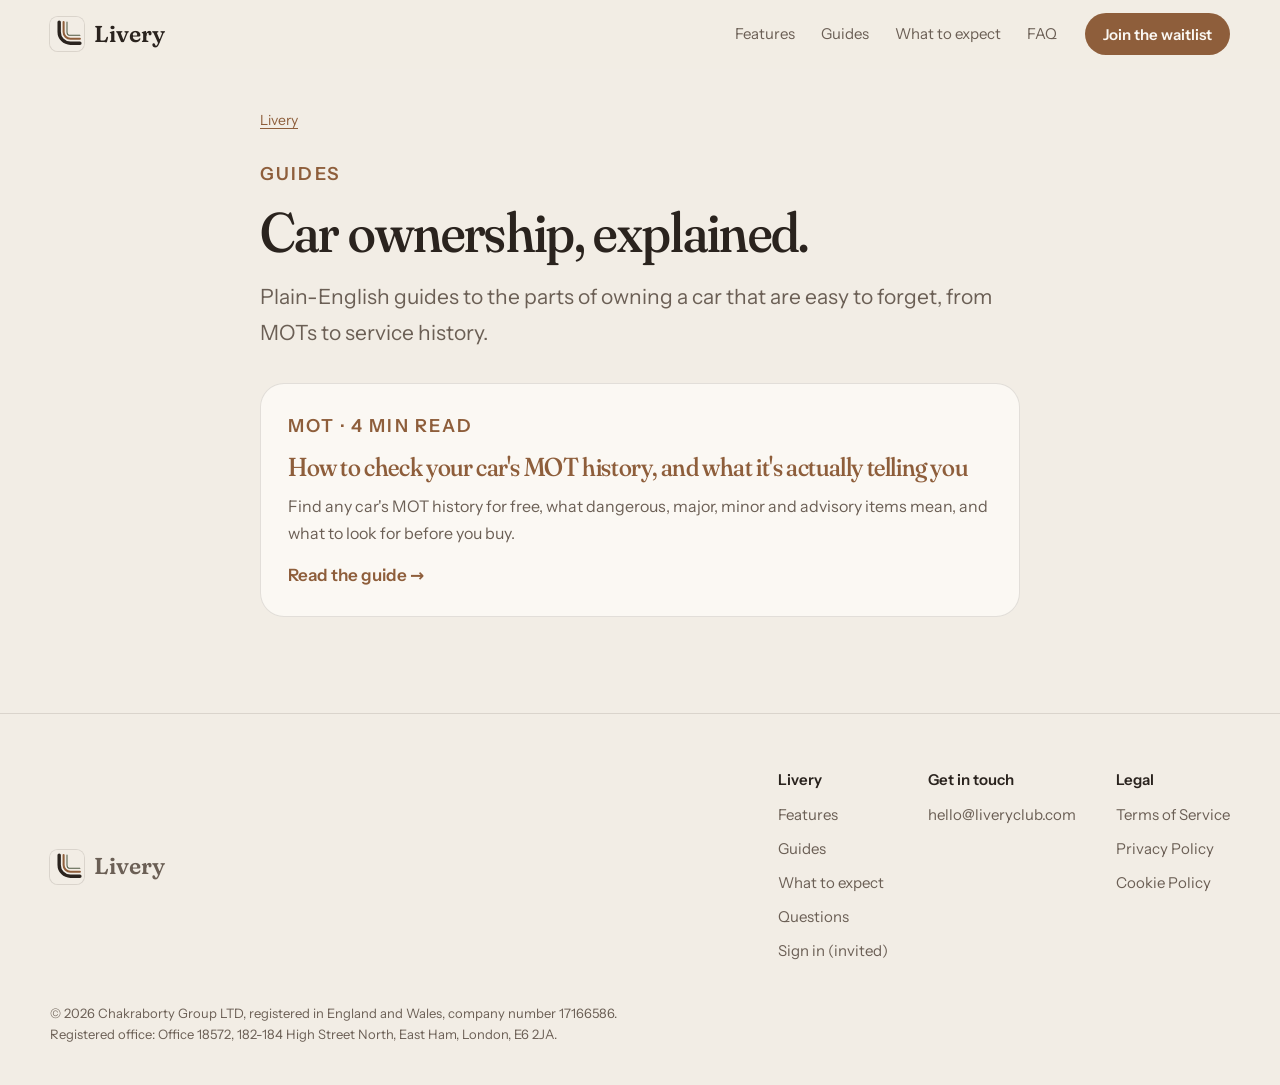
==== guides/index.html @ c99f6bf8 "Guides section, first guide (check MOT history) and three-bar menu - /guides/ index and /guides/chec" ====
<!doctype html>
<html lang="en-GB">
  <head>
    <meta charset="utf-8" />
    <meta name="viewport" content="width=device-width, initial-scale=1, viewport-fit=cover" />
    <meta
      http-equiv="Content-Security-Policy"
      content="default-src 'self'; img-src 'self' data:; style-src 'self'; font-src 'self'; script-src 'self'; connect-src 'self' https://imdoayrrwunixcybqaai.supabase.co; base-uri 'self'; form-action 'self'"
    />
    <meta name="referrer" content="strict-origin-when-cross-origin" />
    <title>Car ownership guides | Livery</title>
    <meta name="description" content="Plain-English guides to owning a car in the UK: MOT history, service records, modifications and running costs." />
    <link rel="canonical" href="https://liveryclub.com/guides/" />
    <meta name="theme-color" content="#f2ede5" media="(prefers-color-scheme: light)" />
    <meta name="theme-color" content="#1c1814" media="(prefers-color-scheme: dark)" />
    <link rel="icon" href="/assets/favicon.svg" type="image/svg+xml" />
    <link rel="apple-touch-icon" href="/assets/apple-touch-icon.png" />
    <meta property="og:type" content="article" />
    <meta property="og:site_name" content="Livery" />
    <meta property="og:locale" content="en_GB" />
    <meta property="og:title" content="Car ownership guides | Livery" />
    <meta property="og:description" content="Plain-English guides to owning a car in the UK: MOT history, service records, modifications and running costs." />
    <meta property="og:url" content="https://liveryclub.com/guides/" />
    <meta property="og:image" content="https://liveryclub.com/assets/og.jpg" />
    <meta name="twitter:card" content="summary_large_image" />
    <link rel="preload" href="/fonts/fraunces.woff2" as="font" type="font/woff2" crossorigin />
    <link rel="preload" href="/fonts/instrument-sans.woff2" as="font" type="font/woff2" crossorigin />
    <link rel="stylesheet" href="/style.css" />
    <script type="application/ld+json">
{
  "@context": "https://schema.org",
  "@graph": [
    {
      "@type": "CollectionPage",
      "name": "Car ownership guides | Livery",
      "url": "https://liveryclub.com/guides/",
      "inLanguage": "en-GB",
      "publisher": {
        "@type": "Organization",
        "@id": "https://liveryclub.com/#org",
        "name": "Livery",
        "url": "https://liveryclub.com/"
      }
    },
    {
      "@type": "BreadcrumbList",
      "itemListElement": [
        {
          "@type": "ListItem",
          "position": 1,
          "name": "Livery",
          "item": "https://liveryclub.com/"
        },
        {
          "@type": "ListItem",
          "position": 2,
          "name": "Guides",
          "item": "https://liveryclub.com/guides/"
        }
      ]
    }
  ]
}
    </script>
  </head>
  <body>
    <a class="skip" href="#main">Skip to content</a>

    <header class="site-header">
      <div class="wrap">
        <a class="brand" href="/" aria-label="Livery home">
          <svg viewBox="0 0 100 100" aria-hidden="true">
            <rect width="100" height="100" rx="23" fill="#F2EDE5" />
            <g fill="none" stroke-linecap="round">
              <path d="M27 15 V44 A33 33 0 0 0 60 77 H88" stroke="#2A231E" stroke-width="10" />
              <path d="M40 15 V44 A20 20 0 0 0 60 64 H88" stroke="#8E5E3B" stroke-width="6" />
              <path d="M50 15 V44 A10 10 0 0 0 60 54 H88" stroke="#4F5A43" stroke-width="3" />
            </g>
          </svg>
          Livery
        </a>
        <nav class="nav" id="site-nav" aria-label="Main">
          <a href="/#features">Features</a>
          <a href="/guides/">Guides</a>
          <a href="/#expect">What to expect</a>
          <a href="/#faq">FAQ</a>
        </nav>
        <a class="btn btn-primary" href="/#waitlist">Join the waitlist</a>
        <button class="menu-btn" type="button" aria-controls="site-nav" aria-expanded="false" aria-label="Open menu" data-menu-btn>
          <span></span><span></span><span></span>
        </button>
      </div>
    </header>

    <main id="main">
      <section class="article wrap">
        <nav class="crumbs" aria-label="Breadcrumb"><a href="/">Livery</a></nav>
        <p class="eyebrow">Guides</p>
        <h1>Car ownership, explained.</h1>
        <p class="article-lede">Plain-English guides to the parts of owning a car that are easy to forget, from MOTs to service history.</p>
        <div class="guide-list">
          <a class="guide-card" href="/guides/check-mot-history/">
            <p class="eyebrow">MOT · 4 min read</p>
            <h2>How to check your car's MOT history, and what it's actually telling you</h2>
            <p>Find any car's MOT history for free, what dangerous, major, minor and advisory items mean, and what to look for before you buy.</p>
            <span class="guide-more">Read the guide →</span>
          </a>
        </div>
      </section>
    </main>

    <footer class="site-footer">
      <div class="wrap">
        <div class="footer-top">
          <a class="brand" href="/" aria-label="Livery home">
            <svg viewBox="0 0 100 100" aria-hidden="true">
              <rect width="100" height="100" rx="23" fill="#F2EDE5" />
              <g fill="none" stroke-linecap="round">
                <path d="M27 15 V44 A33 33 0 0 0 60 77 H88" stroke="#2A231E" stroke-width="10" />
                <path d="M40 15 V44 A20 20 0 0 0 60 64 H88" stroke="#8E5E3B" stroke-width="6" />
                <path d="M50 15 V44 A10 10 0 0 0 60 54 H88" stroke="#4F5A43" stroke-width="3" />
              </g>
            </svg>
            Livery
          </a>
          <div class="footer-links">
            <div>
              <h4>Livery</h4>
              <a href="/#features">Features</a>
              <a href="/guides/">Guides</a>
              <a href="/#expect">What to expect</a>
              <a href="/#faq">Questions</a>
              <a href="https://app.liveryclub.com/auth">Sign in (invited)</a>
            </div>
            <div>
              <h4>Get in touch</h4>
              <a href="mailto:hello@liveryclub.com">hello@liveryclub.com</a>
            </div>
            <div>
              <h4>Legal</h4>
              <a href="https://app.liveryclub.com/terms">Terms of Service</a>
              <a href="https://app.liveryclub.com/privacy">Privacy Policy</a>
              <a href="https://app.liveryclub.com/cookies">Cookie Policy</a>
            </div>
          </div>
        </div>
        <p class="footer-legal">
          © <span data-year>2026</span> Chakraborty Group LTD, registered in England and Wales,
          company number 17166586. Registered office: Office 18572, 182-184 High Street North, East
          Ham, London, E6 2JA.
        </p>
      </div>
    </footer>
    <script src="/nav.js" defer></script>
  </body>
</html>
---- style.css ----
/* Livery — liveryclub.com
   Brand tokens match the app (src/styles.css). */

/* Fonts are hosted here (no requests to third parties). SIL Open Font License. */
@font-face {
  font-family: "Fraunces";
  src: url("/fonts/fraunces.woff2") format("woff2");
  font-weight: 100 900;
  font-display: swap;
}
@font-face {
  font-family: "Instrument Sans";
  src: url("/fonts/instrument-sans.woff2") format("woff2");
  font-weight: 400 700;
  font-display: swap;
}
@font-face {
  font-family: "Barlow Condensed";
  src: url("/fonts/barlow-condensed-600.woff2") format("woff2");
  font-weight: 600;
  font-display: swap;
}
@font-face {
  font-family: "Barlow Condensed";
  src: url("/fonts/barlow-condensed-700.woff2") format("woff2");
  font-weight: 700;
  font-display: swap;
}

:root {
  --oat: #f2ede5;
  --paper: #fbf8f3;
  --sand: #e8e0d4;
  --espresso: #2a231e;
  --ink-soft: #6b5f55;
  --leather: #8e5e3b;
  --leather-deep: #74492b;
  --olive: #4f5a43;
  --plate: #f3c32b;
  --plate-ink: #141414;
  --moss: #5f7a45;
  --ochre: #c2913a;
  --brick: #a5492f;
  --line: rgb(42 35 30 / 0.12);

  --bg: var(--oat);
  --surface: var(--paper);
  --text: var(--espresso);
  --muted: var(--ink-soft);
  --accent: var(--leather);

  --serif: "Fraunces", Georgia, serif;
  --sans: "Instrument Sans", system-ui, -apple-system, sans-serif;
  --display: "Barlow Condensed", "Instrument Sans", sans-serif;

  --ease: cubic-bezier(0.32, 0.72, 0, 1);
  --wrap: 1180px;
  --gutter: clamp(16px, 4vw, 40px);
  color-scheme: light;
}

@media (prefers-color-scheme: dark) {
  :root {
    --bg: #1c1814;
    --surface: #26201b;
    --sand: #332b24;
    --text: #efe8dd;
    --muted: #b3a697;
    --accent: #c9a27a;
    --line: rgb(239 232 221 / 0.1);
    color-scheme: dark;
  }
}

*,
*::before,
*::after {
  box-sizing: border-box;
}

html {
  -webkit-text-size-adjust: 100%;
  scroll-behavior: smooth;
  scroll-padding-top: 80px;
}

body {
  margin: 0;
  background: var(--bg);
  color: var(--text);
  font: 400 17px/1.6 var(--sans);
  -webkit-font-smoothing: antialiased;
  overflow-x: clip;
}

img {
  display: block;
  max-width: 100%;
  height: auto;
}

a {
  color: inherit;
}

:focus-visible {
  outline: 3px solid var(--accent);
  outline-offset: 3px;
  border-radius: 6px;
}

.wrap {
  width: min(var(--wrap), 100% - 2 * var(--gutter));
  margin-inline: auto;
}

.skip {
  position: absolute;
  left: -999px;
  top: 8px;
  background: var(--espresso);
  color: var(--oat);
  padding: 10px 16px;
  border-radius: 999px;
  z-index: 100;
}
.skip:focus {
  left: 12px;
}

/* ── Type ──────────────────────────────────────────────────────────── */

h1,
h2,
h3 {
  font-family: var(--serif);
  font-weight: 500;
  font-variation-settings:
    "SOFT" 60,
    "opsz" 120;
  letter-spacing: -0.015em;
  margin: 0;
  text-wrap: balance;
}

h1 {
  font-size: clamp(46px, 7.4vw, 92px);
  line-height: 0.98;
}

h2 {
  font-size: clamp(34px, 4.6vw, 58px);
  line-height: 1.04;
}

h3 {
  font-size: clamp(22px, 2.2vw, 27px);
  line-height: 1.2;
  font-variation-settings:
    "SOFT" 40,
    "opsz" 36;
}

p {
  margin: 0;
  text-wrap: pretty;
}

.lede {
  font-size: clamp(18px, 1.7vw, 21px);
  line-height: 1.55;
  color: var(--muted);
  max-width: 34em;
}

/* ── Buttons ───────────────────────────────────────────────────────── */

.btn {
  display: inline-flex;
  align-items: center;
  justify-content: center;
  gap: 10px;
  min-height: 52px;
  padding: 0 26px;
  border-radius: 999px;
  border: 0;
  font: 600 16px/1 var(--sans);
  text-decoration: none;
  cursor: pointer;
  transition:
    transform 0.4s var(--ease),
    background-color 0.3s;
}
.btn:active {
  transform: scale(0.97);
}
.btn-primary {
  background: var(--leather);
  color: var(--paper);
}
.btn-primary:hover {
  background: var(--leather-deep);
}
.btn-quiet {
  background: transparent;
  color: var(--text);
  box-shadow: inset 0 0 0 1.5px var(--line);
}
.btn-quiet:hover {
  box-shadow: inset 0 0 0 1.5px var(--text);
}

/* ── Header ────────────────────────────────────────────────────────── */

.site-header {
  position: sticky;
  top: 0;
  z-index: 50;
  background: color-mix(in srgb, var(--bg) 82%, transparent);
  backdrop-filter: saturate(1.4) blur(18px);
  -webkit-backdrop-filter: saturate(1.4) blur(18px);
  border-bottom: 1px solid transparent;
  transition: border-color 0.3s;
}
.site-header.scrolled {
  border-bottom-color: var(--line);
}
.site-header .wrap {
  display: flex;
  align-items: center;
  gap: 28px;
  height: 68px;
}
.brand {
  display: inline-flex;
  align-items: center;
  gap: 10px;
  text-decoration: none;
  font: 600 23px/1 var(--serif);
  font-variation-settings: "SOFT" 60;
}
.brand svg {
  width: 34px;
  height: 34px;
  border-radius: 23%;
  box-shadow: 0 0 0 1px var(--line);
}
.nav {
  display: flex;
  gap: 26px;
  margin-left: auto;
  font-size: 15px;
}
.nav a {
  text-decoration: none;
  color: var(--muted);
}
.nav a:hover {
  color: var(--text);
}
.site-header .btn {
  min-height: 42px;
  padding: 0 18px;
  font-size: 15px;
}
.menu-btn {
  display: none;
}
@media (max-width: 860px) {
  .site-header .btn {
    margin-left: auto;
  }
  /* Three-bar menu */
  .menu-btn {
    display: inline-flex;
    flex-direction: column;
    justify-content: center;
    gap: 5px;
    width: 44px;
    height: 44px;
    margin-left: -12px;
    padding: 0 11px;
    border: 0;
    border-radius: 12px;
    background: transparent;
    color: var(--text);
    cursor: pointer;
  }
  .menu-btn span {
    display: block;
    height: 2px;
    border-radius: 2px;
    background: currentColor;
    transition: transform 0.25s var(--ease), opacity 0.2s;
  }
  .menu-open .menu-btn span:nth-child(1) {
    transform: translateY(7px) rotate(45deg);
  }
  .menu-open .menu-btn span:nth-child(2) {
    opacity: 0;
  }
  .menu-open .menu-btn span:nth-child(3) {
    transform: translateY(-7px) rotate(-45deg);
  }
  .nav {
    display: none;
    position: absolute;
    top: 100%;
    left: 0;
    right: 0;
    flex-direction: column;
    gap: 0;
    margin: 0;
    padding: 8px var(--gutter) 18px;
    background: var(--bg);
    border-bottom: 1px solid var(--line);
    box-shadow: 0 18px 30px rgb(42 35 30 / 0.08);
    font-size: 18px;
  }
  .nav a {
    padding: 14px 0;
    color: var(--text);
    border-bottom: 1px solid var(--line);
  }
  .nav a:last-child {
    border-bottom: 0;
  }
  .menu-open .nav {
    display: flex;
  }
}
@media (prefers-reduced-motion: reduce) {
  .menu-btn span {
    transition: none;
  }
}

/* ── Hero ──────────────────────────────────────────────────────────── */

.hero {
  position: relative;
  padding: clamp(36px, 7vw, 96px) 0 clamp(56px, 8vw, 110px);
  overflow: hidden;
}
.hero .wrap {
  display: grid;
  grid-template-columns: minmax(0, 1.1fr) minmax(0, 0.9fr);
  align-items: center;
  gap: clamp(28px, 5vw, 72px);
}
.hero h1 {
  max-width: 10ch;
}
.hero .lede {
  margin-top: 22px;
}

/* The number plate: type a registration, add the car. */
.plate-form {
  margin-top: 34px;
  display: flex;
  flex-wrap: wrap;
  gap: 12px;
  align-items: stretch;
}
.plate {
  display: flex;
  align-items: stretch;
  height: 64px;
  width: min(100%, 330px);
  border-radius: 10px;
  background: var(--plate);
  box-shadow:
    inset 0 0 0 2.5px var(--plate-ink),
    0 14px 30px -18px rgb(80 60 0 / 0.65);
  overflow: hidden;
}
.plate-band {
  flex: 0 0 44px;
  background: #1f4fa0;
  color: #fff;
  font: 700 15px/1 var(--display);
  display: flex;
  align-items: flex-end;
  justify-content: center;
  padding-bottom: 10px;
  border: 2.5px solid var(--plate-ink);
  border-right: 0;
  border-radius: 10px 0 0 10px;
}
.plate input {
  flex: 1;
  min-width: 0;
  border: 0;
  background: transparent;
  color: var(--plate-ink);
  font: 700 38px/1 var(--display);
  letter-spacing: 0.08em;
  text-transform: uppercase;
  text-align: center;
  padding: 0 12px;
  outline: none;
}
.plate input::placeholder {
  color: rgb(20 20 20 / 0.38);
}
.plate:focus-within {
  box-shadow:
    inset 0 0 0 2.5px var(--plate-ink),
    0 0 0 4px color-mix(in srgb, var(--accent) 40%, transparent);
}
.plate-form .btn {
  min-height: 64px;
  padding: 0 28px;
}
.plate-note {
  margin-top: 14px;
  font-size: 14px;
  color: var(--muted);
}

/* Coming soon + waitlist */
.soon {
  display: inline-flex;
  align-items: center;
  gap: 10px;
  margin: 0 0 22px;
  padding: 8px 14px;
  border-radius: 999px;
  background: var(--surface);
  box-shadow: inset 0 0 0 1px var(--line);
  font: 600 13px/1 var(--display);
  letter-spacing: 0.12em;
  text-transform: uppercase;
  color: var(--accent);
}
.soon-dot {
  width: 8px;
  height: 8px;
  border-radius: 50%;
  background: var(--moss);
  box-shadow: 0 0 0 0 color-mix(in srgb, var(--moss) 60%, transparent);
  animation: soon-pulse 2.4s var(--ease) infinite;
}
@keyframes soon-pulse {
  70% {
    box-shadow: 0 0 0 8px transparent;
  }
}
@media (prefers-reduced-motion: reduce) {
  .soon-dot {
    animation: none;
  }
}
.waitlist {
  margin-top: 30px;
  display: grid;
  gap: 12px;
  max-width: 520px;
}
.wl-title {
  margin: 0 0 4px;
  font: 600 18px/1.3 var(--sans);
  color: var(--text);
}
.wl-hint {
  margin: -4px 0 4px;
  font-size: 13.5px;
  color: var(--muted);
}
.wl-row {
  display: flex;
  gap: 10px;
  flex-wrap: wrap;
}
.wl-email {
  flex: 1 1 240px;
  min-width: 0;
  min-height: 56px;
  padding: 0 20px;
  border-radius: 999px;
  border: 0;
  background: var(--surface);
  box-shadow: inset 0 0 0 1.5px var(--line);
  color: var(--text);
  font: 400 16px/1 var(--sans);
  outline: none;
}
.wl-name {
  flex: 0 1 200px;
}
.wl-email::placeholder {
  color: var(--muted);
}
.wl-email:focus {
  box-shadow:
    inset 0 0 0 1.5px var(--accent),
    0 0 0 4px color-mix(in srgb, var(--accent) 25%, transparent);
}
.wl-row .btn {
  min-height: 56px;
}
.consent {
  display: flex;
  gap: 12px;
  align-items: flex-start;
  font-size: 13.5px;
  line-height: 1.5;
  color: var(--muted);
  cursor: pointer;
}
.consent input {
  flex: 0 0 auto;
  width: 18px;
  height: 18px;
  margin-top: 2px;
  accent-color: var(--leather);
}
.consent a {
  color: var(--accent);
}
.wl-msg {
  min-height: 1.4em;
  margin: 0;
  font-size: 14px;
  color: var(--muted);
}
.wl-msg.bad {
  color: var(--brick);
}
.hp {
  position: absolute;
  left: -10000px;
  width: 1px;
  height: 1px;
  overflow: hidden;
}
.wl-done {
  margin-top: 30px;
  max-width: 520px;
  padding: 24px;
  border-radius: 22px;
  background: var(--surface);
  box-shadow: inset 0 0 0 1px var(--line);
  outline: none;
}
.wl-done[hidden],
.waitlist[hidden] {
  display: none;
}
.wl-done .wl-done-title {
  margin: 0 0 8px;
  font: 500 30px/1.1 var(--serif);
  color: var(--text);
}
.wl-done p {
  margin: 0;
  color: var(--muted);
}
.share {
  margin-top: 18px;
  display: flex;
  gap: 10px;
  flex-wrap: wrap;
}

/* Phone frame */
.phone {
  position: relative;
  width: min(100%, 330px);
  aspect-ratio: 390 / 844;
  border-radius: 48px;
  padding: 10px;
  background: #1b1714;
  box-shadow:
    inset 0 0 0 1.5px #4a4038,
    0 40px 80px -30px rgb(42 35 30 / 0.55),
    0 18px 30px -20px rgb(42 35 30 / 0.4);
}
.phone img {
  width: 100%;
  height: 100%;
  object-fit: cover;
  object-position: top;
  border-radius: 39px;
}

.hero-visual {
  position: relative;
  display: grid;
  place-items: center;
  min-height: 560px;
}
.hero-visual .phone {
  z-index: 2;
  translate: 12% 0;
}

/* The livery stripes: the logo's three lines, at full scale. */
.stripes {
  position: absolute;
  top: -8%;
  bottom: -12%;
  left: -6%;
  width: 150%;
  z-index: 1;
  overflow: visible;
  pointer-events: none;
}
.stripes path {
  fill: none;
  stroke-linecap: round;
  stroke-dasharray: 1;
  stroke-dashoffset: 1;
  animation: draw 1.8s var(--ease) 0.15s forwards;
}
.stripes .s1 {
  stroke: var(--espresso);
}
.stripes .s2 {
  stroke: var(--leather);
  animation-delay: 0.3s;
}
.stripes .s3 {
  stroke: var(--olive);
  animation-delay: 0.45s;
}
@media (prefers-color-scheme: dark) {
  .stripes .s1 {
    stroke: #efe8dd;
  }
  .stripes .s2 {
    stroke: #c9a27a;
  }
  .stripes .s3 {
    stroke: #a3ad92;
  }
}
@keyframes draw {
  to {
    stroke-dashoffset: 0;
  }
}

@media (max-width: 900px) {
  .hero .wrap {
    grid-template-columns: minmax(0, 1fr);
  }
  .hero-visual {
    margin-top: 8px;
  }
  .hero-visual .phone {
    translate: 0 0;
  }
  .stripes {
    overflow: hidden;
    top: 0;
    bottom: -4%;
  }
  .hero h1 {
    max-width: 12ch;
  }
  .hero-visual {
    min-height: 0;
    padding: 24px 0 8px;
  }
  .hero-visual .phone {
    width: min(78%, 300px);
  }
  .stripes {
    left: -2%;
    width: 140%;
  }
}

/* ── Dates strip ──────────────────────────────────────────────────── */

.dates {
  padding: clamp(56px, 8vw, 104px) 0;
  background: var(--surface);
  border-block: 1px solid var(--line);
}
.dates .wrap {
  display: grid;
  grid-template-columns: minmax(0, 0.9fr) minmax(0, 1.1fr);
  gap: clamp(28px, 6vw, 80px);
  align-items: center;
}
.dates .lede {
  margin-top: 18px;
}
.dials {
  display: grid;
  grid-template-columns: repeat(4, 1fr);
  gap: clamp(10px, 2vw, 24px);
  list-style: none;
  padding: 0;
  margin: 0;
}
.dial {
  text-align: center;
}
.dial svg {
  width: 100%;
  max-width: 132px;
  margin-inline: auto;
}
.dial circle {
  fill: none;
}
.dial .track {
  stroke: var(--sand);
}
.dial .value {
  stroke-linecap: round;
  transform: rotate(-90deg);
  transform-origin: 50% 50%;
}
.dial text {
  fill: var(--text);
  font-family: var(--display);
  font-weight: 700;
}
.dial .unit {
  font-family: var(--sans);
  font-weight: 500;
}
.dial strong {
  display: block;
  margin-top: 10px;
  font-weight: 600;
}
.dial span {
  font-size: 14px;
  color: var(--muted);
}
.ok {
  stroke: var(--moss);
  fill: var(--moss);
}
.soon {
  stroke: var(--ochre);
  fill: var(--ochre);
}
.late {
  stroke: var(--brick);
  fill: var(--brick);
}
@media (max-width: 900px) {
  .dates .wrap {
    grid-template-columns: minmax(0, 1fr);
  }
}
@media (max-width: 520px) {
  .dials {
    grid-template-columns: repeat(2, 1fr);
    row-gap: 28px;
  }
}

/* ── Feature chapters ─────────────────────────────────────────────── */

.chapters {
  padding: clamp(64px, 9vw, 130px) 0 clamp(32px, 5vw, 64px);
}
.chapters-intro {
  max-width: 760px;
  margin-bottom: clamp(48px, 7vw, 96px);
}
.chapters-intro .lede {
  margin-top: 18px;
}

.chapter {
  display: grid;
  grid-template-columns: minmax(0, 1fr) minmax(0, 1fr);
  align-items: center;
  gap: clamp(32px, 7vw, 110px);
  padding-block: clamp(36px, 5vw, 64px);
}
.chapter + .chapter {
  border-top: 1px solid var(--line);
}
.chapter:nth-child(even) .chapter-copy {
  order: 2;
}
.chapter-copy {
  max-width: 470px;
}
.chapter-copy p {
  margin-top: 16px;
  color: var(--muted);
}
.chapter-copy ul {
  margin: 22px 0 0;
  padding: 0;
  list-style: none;
  display: grid;
  gap: 10px;
}
.chapter-copy li {
  position: relative;
  padding-left: 26px;
}
.chapter-copy li::before {
  content: "";
  position: absolute;
  left: 2px;
  top: 0.62em;
  width: 12px;
  height: 7px;
  border-left: 2px solid var(--accent);
  border-bottom: 2px solid var(--accent);
  rotate: -45deg;
  translate: 0 -50%;
}
.chapter-visual {
  display: grid;
  place-items: center;
  padding: clamp(28px, 4vw, 48px) 0;
  border-radius: 40px;
  background: var(--sand);
}
.chapter-visual .phone {
  width: min(70%, 300px);
}
@media (max-width: 820px) {
  .chapter {
    grid-template-columns: 1fr;
  }
  .chapter:nth-child(even) .chapter-copy {
    order: 0;
  }
}

/* ── Also included ────────────────────────────────────────────────── */

.extras {
  padding: clamp(40px, 6vw, 80px) 0 clamp(64px, 9vw, 120px);
}
.extras h2 {
  max-width: 14ch;
}
.extras-grid {
  margin-top: clamp(32px, 4vw, 52px);
  display: grid;
  grid-template-columns: repeat(3, minmax(0, 1fr));
  gap: 36px 48px;
}
.extra h3 {
  font-size: 21px;
  display: flex;
  align-items: center;
  gap: 12px;
}
.extra h3 svg {
  flex: 0 0 26px;
  width: 26px;
  height: 26px;
  stroke: var(--accent);
}
.extra p {
  margin-top: 8px;
  color: var(--muted);
  font-size: 16px;
}
@media (max-width: 900px) {
  .extras-grid {
    grid-template-columns: repeat(2, minmax(0, 1fr));
  }
}
@media (max-width: 560px) {
  .extras-grid {
    grid-template-columns: 1fr;
    gap: 28px;
  }
}

/* ── Privacy ───────────────────────────────────────────────────────── */

.privacy {
  background: var(--espresso);
  color: var(--oat);
  padding: clamp(64px, 9vw, 128px) 0;
}
@media (prefers-color-scheme: dark) {
  .privacy {
    background: #110e0b;
  }
}
.privacy .wrap {
  display: grid;
  grid-template-columns: minmax(0, 1fr) minmax(0, 1fr);
  gap: clamp(32px, 6vw, 96px);
  align-items: start;
}
.privacy .lede {
  color: rgb(242 237 229 / 0.72);
  margin-top: 20px;
}
.privacy dl {
  margin: 0;
  display: grid;
  gap: 26px;
}
.privacy dt {
  font: 500 22px/1.25 var(--serif);
  font-variation-settings: "SOFT" 40;
}
.privacy dd {
  margin: 6px 0 0;
  color: rgb(242 237 229 / 0.7);
}
.privacy a {
  color: #e4c49f;
}
@media (max-width: 820px) {
  .privacy .wrap {
    grid-template-columns: 1fr;
  }
}

/* ── Roadmap ───────────────────────────────────────────────────────── */

.roadmap {
  padding: clamp(64px, 9vw, 128px) 0;
}
.roadmap-head {
  max-width: 720px;
}
.roadmap-head .lede {
  margin-top: 18px;
}
.timeline {
  margin-top: clamp(40px, 5vw, 64px);
  display: grid;
  grid-template-columns: repeat(3, minmax(0, 1fr));
  gap: 0;
  list-style: none;
  padding: 0;
}
.stage {
  padding: 0 clamp(16px, 2.4vw, 32px) 0 0;
  position: relative;
}
.stage-head {
  display: flex;
  align-items: center;
  gap: 12px;
  padding-bottom: 18px;
  margin-bottom: 22px;
  border-bottom: 3px solid var(--line);
  font: 700 26px/1 var(--display);
}
.stage:nth-child(1) .stage-head {
  border-bottom-color: var(--leather);
}
.stage-head .tag {
  font: 600 13px/1 var(--sans);
  padding: 6px 10px;
  border-radius: 999px;
  background: var(--sand);
  color: var(--muted);
}
.stage:nth-child(1) .tag {
  background: color-mix(in srgb, var(--leather) 16%, transparent);
  color: var(--accent);
}
.stage ul {
  list-style: none;
  padding: 0;
  margin: 0;
  display: grid;
  gap: 22px;
}
.stage h3 {
  font-size: 20px;
}
.stage p {
  margin-top: 6px;
  color: var(--muted);
  font-size: 16px;
}
.roadmap-note {
  margin-top: 40px;
  font-size: 14px;
  color: var(--muted);
}
@media (max-width: 860px) {
  .timeline {
    grid-template-columns: 1fr;
    gap: 40px;
  }
}

/* ── FAQ ───────────────────────────────────────────────────────────── */

.faq {
  padding: clamp(56px, 8vw, 110px) 0;
  background: var(--surface);
  border-top: 1px solid var(--line);
}
.faq .wrap {
  display: grid;
  grid-template-columns: minmax(0, 0.8fr) minmax(0, 1.2fr);
  gap: clamp(28px, 6vw, 96px);
}
.faq details {
  border-bottom: 1px solid var(--line);
}
.faq summary {
  list-style: none;
  cursor: pointer;
  display: flex;
  justify-content: space-between;
  gap: 20px;
  padding: 22px 0;
  font: 500 20px/1.3 var(--serif);
  font-variation-settings: "SOFT" 40;
}
.faq summary::-webkit-details-marker {
  display: none;
}
.faq summary::after {
  content: "";
  flex: 0 0 12px;
  height: 12px;
  margin-top: 6px;
  border-right: 2px solid var(--muted);
  border-bottom: 2px solid var(--muted);
  rotate: 45deg;
  transition: rotate 0.35s var(--ease);
}
.faq details[open] summary::after {
  rotate: 225deg;
  margin-top: 12px;
}
.faq details p {
  padding: 0 0 22px;
  color: var(--muted);
  max-width: 38em;
}
@media (max-width: 820px) {
  .faq .wrap {
    grid-template-columns: 1fr;
  }
}

/* ── Final call ────────────────────────────────────────────────────── */

.closing {
  padding: clamp(72px, 10vw, 140px) 0;
  text-align: center;
  position: relative;
  overflow: hidden;
}
.closing h2 {
  max-width: 15ch;
  margin-inline: auto;
}
.closing .lede {
  margin: 18px auto 0;
}
.closing .actions {
  margin-top: 34px;
  display: flex;
  flex-wrap: wrap;
  gap: 12px;
  justify-content: center;
}
.stores {
  margin-top: 26px;
  display: flex;
  flex-wrap: wrap;
  gap: 10px;
  justify-content: center;
}
.store {
  display: inline-flex;
  align-items: center;
  gap: 10px;
  padding: 10px 16px;
  border-radius: 14px;
  background: var(--surface);
  box-shadow: inset 0 0 0 1px var(--line);
  font-size: 14px;
  color: var(--muted);
  text-align: left;
  line-height: 1.25;
}
.store strong {
  display: block;
  color: var(--text);
  font-size: 15px;
}
.store svg {
  width: 22px;
  height: 22px;
  stroke: var(--text);
}

/* ── Footer ────────────────────────────────────────────────────────── */

.site-footer {
  padding: 56px 0 40px;
  border-top: 1px solid var(--line);
  font-size: 15px;
  color: var(--muted);
}
.footer-top {
  display: flex;
  flex-wrap: wrap;
  justify-content: space-between;
  gap: 32px;
}
.footer-links {
  display: flex;
  flex-wrap: wrap;
  gap: 14px 40px;
}
.footer-links div {
  display: grid;
  gap: 10px;
  align-content: start;
}
.footer-links h4 {
  margin: 0 0 4px;
  font: 600 15px/1.3 var(--sans);
  color: var(--text);
}
.footer-links a {
  text-decoration: none;
}
.footer-links a:hover {
  color: var(--text);
  text-decoration: underline;
}
.footer-legal {
  margin-top: 40px;
  font-size: 13px;
  line-height: 1.6;
  max-width: 70ch;
}

/* ── Motion ────────────────────────────────────────────────────────── */

@media (prefers-reduced-motion: reduce) {
  html {
    scroll-behavior: auto;
  }
  .stripes path {
    animation: none;
    stroke-dashoffset: 0;
  }
  .btn,
  .faq summary::after {
    transition: none;
  }
}

@media (max-width: 520px) {
  .plate,
  .plate-form .btn {
    width: 100%;
  }
}

/* ── 404 ───────────────────────────────────────────────────────────── */

.lost {
  min-height: 70vh;
  display: grid;
  place-items: center;
  text-align: center;
  padding: 64px 0;
}
.lost .plate {
  margin: 0 auto 32px;
  pointer-events: none;
}
.lost .plate span:last-child {
  flex: 1;
  display: grid;
  place-items: center;
  font: 700 38px/1 var(--display);
  letter-spacing: 0.08em;
  color: var(--plate-ink);
}
.lost .lede {
  margin: 16px auto 28px;
}

@media (max-width: 520px) {
  .wl-row .btn {
    flex: 1 1 100%;
  }
  .wl-name {
    flex: 1 1 100%;
  }
}

/* Four-step "What to expect" */
.timeline.steps4 {
  grid-template-columns: repeat(4, minmax(0, 1fr));
}
.timeline.steps4 .stage p {
  margin-top: 0;
}
@media (max-width: 860px) {
  .timeline.steps4 {
    grid-template-columns: 1fr;
    gap: 28px;
  }
}
.wl {
  scroll-margin-top: 96px;
}
.wl-form[hidden] {
  display: none;
}
.closing .actions {
  justify-content: center;
}

/* ── Guides ────────────────────────────────────────────────────────── */
.article {
  max-width: 760px;
  padding-top: 40px;
  padding-bottom: 96px;
}
.crumbs {
  font-size: 14px;
  color: var(--muted);
  margin-bottom: 28px;
}
.crumbs a {
  color: var(--muted);
}
.eyebrow {
  margin: 0 0 12px;
  font: 600 13px/1.2 var(--sans);
  letter-spacing: 0.12em;
  text-transform: uppercase;
  color: var(--accent);
}
.article h1 {
  font-size: clamp(36px, 6vw, 56px);
  line-height: 1.06;
  margin: 0 0 18px;
}
.article h2 {
  font-size: clamp(26px, 4vw, 34px);
  line-height: 1.15;
  margin: 56px 0 16px;
}
.article h3 {
  font: 600 18px/1.3 var(--sans);
  margin: 0 0 8px;
}
.article p,
.article li,
.article dd {
  font-size: 18px;
  line-height: 1.7;
}
.article a:not(.btn) {
  color: var(--accent);
  text-underline-offset: 3px;
}
.article-meta {
  font-size: 15px !important;
  color: var(--muted);
  margin: 0 0 32px;
}
.article-lede {
  font-size: 21px !important;
  color: var(--muted);
}
.article ul {
  padding-left: 1.2em;
}
.article li {
  margin: 10px 0;
}
.steps-pair {
  display: grid;
  grid-template-columns: 1fr 1fr;
  gap: 16px;
  margin: 8px 0 24px;
}
.step-card {
  background: var(--surface);
  border-radius: 20px;
  padding: 22px;
  box-shadow: inset 0 0 0 1px var(--line);
}
.step-card p {
  font-size: 16px !important;
  margin: 0 0 12px;
}
.step-card-livery {
  box-shadow: inset 0 0 0 1.5px var(--accent);
}
.step-card .btn {
  min-height: 44px;
  font-size: 15px;
}
.step-card .small {
  font-size: 13px !important;
  color: var(--muted);
  margin: 8px 0 0;
}
.defects {
  display: grid;
  gap: 10px;
  margin: 16px 0 20px;
}
.defect {
  display: grid;
  grid-template-columns: 120px 1fr;
  gap: 16px;
  align-items: baseline;
  padding: 16px 18px;
  border-radius: 16px;
  background: var(--surface);
  box-shadow: inset 0 0 0 1px var(--line);
}
.defect dt {
  font: 600 16px/1.3 var(--sans);
}
.defect dd {
  margin: 0;
  font-size: 16px !important;
}
.defect-dangerous dt {
  color: var(--brick);
}
.defect-major dt {
  color: var(--ochre);
}
.defect-minor dt {
  color: var(--olive);
}
.defect-advisory dt {
  color: var(--muted);
}
.article-cta {
  margin: 64px 0 40px;
  padding: 36px 32px;
  border-radius: 24px;
  background: var(--espresso);
  color: var(--oat);
  text-align: center;
}
.article-cta h2 {
  margin: 0 0 10px;
  color: var(--oat);
}
.article-cta p {
  color: #d8cfc3;
  margin: 0 auto 22px;
  max-width: 480px;
}
.article-sources {
  font-size: 14px !important;
  color: var(--muted);
}
.guide-list {
  display: grid;
  gap: 16px;
  margin-top: 32px;
}
.guide-card {
  display: block;
  padding: 28px;
  border-radius: 24px;
  background: var(--surface);
  box-shadow: inset 0 0 0 1px var(--line);
  text-decoration: none;
  color: var(--text);
  transition: box-shadow 0.2s, transform 0.2s var(--ease);
}
.guide-card:hover {
  box-shadow: inset 0 0 0 1.5px var(--accent);
  transform: translateY(-2px);
}
.guide-card h2 {
  margin: 0 0 10px !important;
  font-size: 26px !important;
}
.guide-card p:not(.eyebrow) {
  color: var(--muted);
  font-size: 16px !important;
  margin: 0 0 14px;
}
.guide-more {
  font-weight: 600;
  color: var(--accent);
}
@media (max-width: 640px) {
  .steps-pair {
    grid-template-columns: 1fr;
  }
  .defect {
    grid-template-columns: 1fr;
    gap: 4px;
  }
  .article-cta {
    padding: 28px 22px;
  }
}
@media (prefers-reduced-motion: reduce) {
  .guide-card {
    transition: none;
  }
}
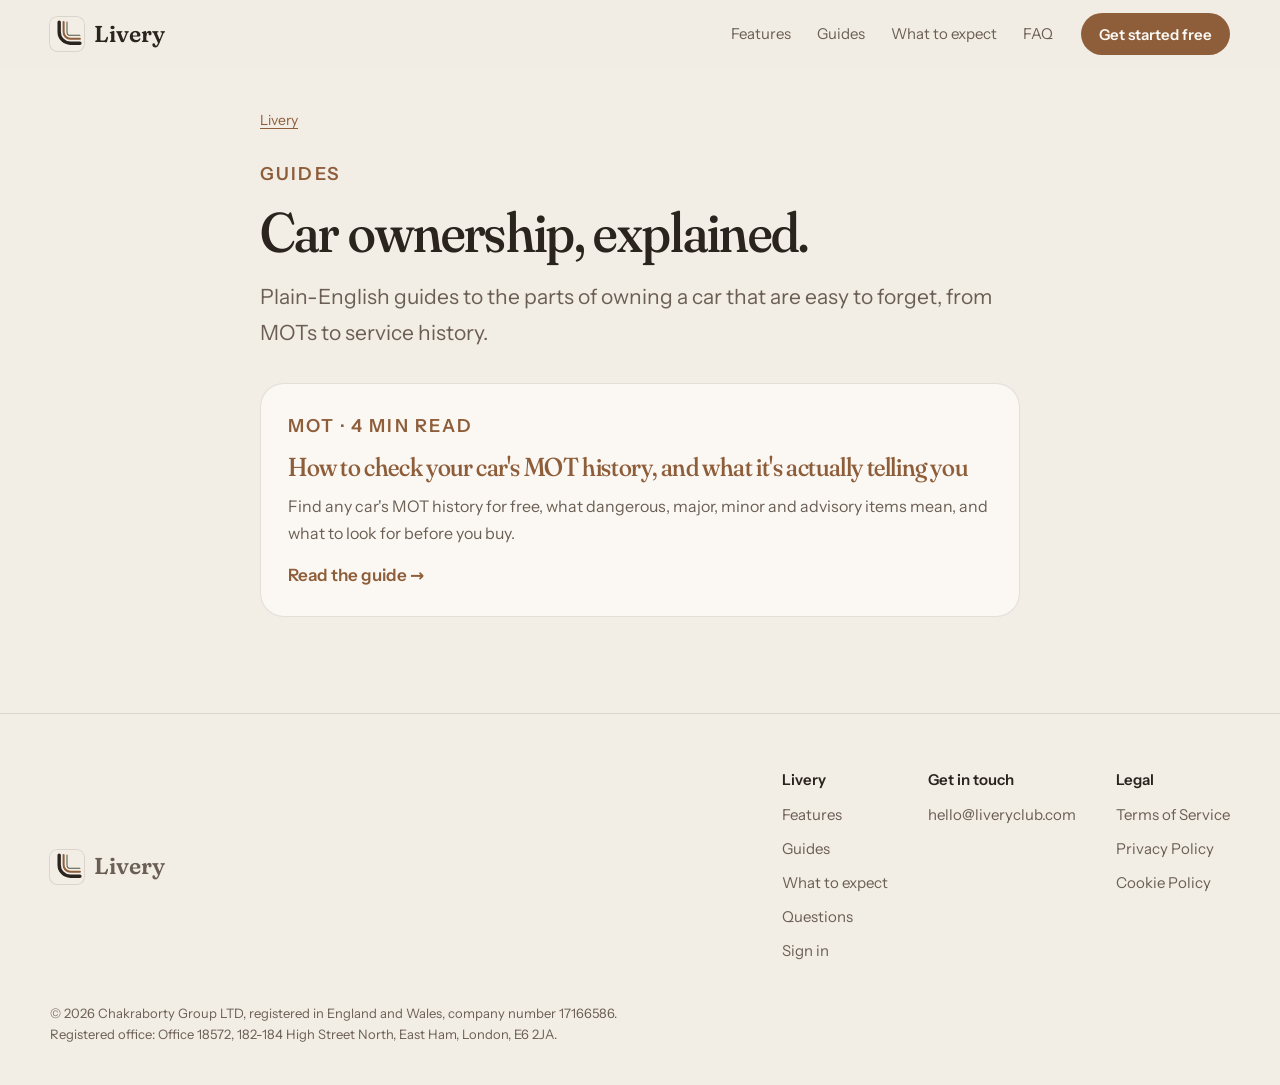
==== commit fbf914a1: "Launch version: sign-up instead of waitlist Hero plate form opens sign-up and Add vehicle with the r" ====
--- a/guides/index.html
+++ b/guides/index.html
@@ -85,7 +85,7 @@
           <a href="/#expect">What to expect</a>
           <a href="/#faq">FAQ</a>
         </nav>
-        <a class="btn btn-primary" href="/#waitlist">Join the waitlist</a>
+        <a class="btn btn-primary" href="https://app.liveryclub.com/auth?mode=signup">Get started free</a>
         <button class="menu-btn" type="button" aria-controls="site-nav" aria-expanded="false" aria-label="Open menu" data-menu-btn>
           <span></span><span></span><span></span>
         </button>
@@ -130,7 +130,7 @@
               <a href="/guides/">Guides</a>
               <a href="/#expect">What to expect</a>
               <a href="/#faq">Questions</a>
-              <a href="https://app.liveryclub.com/auth">Sign in (invited)</a>
+              <a href="https://app.liveryclub.com/auth">Sign in</a>
             </div>
             <div>
               <h4>Get in touch</h4>
--- a/style.css
+++ b/style.css
@@ -1414,3 +1414,817 @@
     transition: none;
   }
 }
+
+/* ── Livery Plus ───────────────────────────────────────────────────── */
+
+.sr-only {
+  position: absolute;
+  width: 1px;
+  height: 1px;
+  padding: 0;
+  margin: -1px;
+  overflow: hidden;
+  clip: rect(0 0 0 0);
+  white-space: nowrap;
+  border: 0;
+}
+
+.plus {
+  padding: clamp(64px, 9vw, 130px) 0 clamp(40px, 6vw, 80px);
+  border-top: 1px solid var(--line);
+}
+.plus-intro {
+  max-width: 760px;
+}
+.plus-intro .lede {
+  margin-top: 18px;
+}
+.eyebrow-pill {
+  display: inline-flex;
+  align-items: center;
+  gap: 8px;
+  margin-bottom: 18px;
+  padding: 6px 14px 6px 6px;
+  border-radius: 999px;
+  background: var(--surface);
+  box-shadow: inset 0 0 0 1px var(--line);
+  font-weight: 600;
+  font-size: 15px;
+}
+.plus-mark {
+  display: inline-grid;
+  place-items: center;
+  width: 24px;
+  height: 24px;
+  border-radius: 999px;
+  background: var(--leather);
+  color: var(--paper);
+  font: 700 17px/1 var(--sans);
+}
+
+.plus-grid {
+  margin-top: clamp(40px, 5vw, 64px);
+  display: grid;
+  grid-template-columns: repeat(3, minmax(0, 1fr));
+  gap: 20px;
+}
+.pf {
+  display: flex;
+  flex-direction: column;
+  padding: 22px 22px 26px;
+  border-radius: 28px;
+  background: var(--surface);
+  box-shadow: inset 0 0 0 1px var(--line);
+}
+.pf h3 {
+  margin-top: 22px;
+  font-size: 22px;
+}
+.pf-what {
+  margin-top: 10px;
+  color: var(--muted);
+  font-size: 16px;
+}
+.pf-why {
+  margin-top: 14px;
+  padding-top: 14px;
+  border-top: 1px solid var(--line);
+  font-size: 15.5px;
+}
+.pf-why strong {
+  color: var(--accent);
+  font-weight: 600;
+}
+@media (max-width: 980px) {
+  .plus-grid {
+    grid-template-columns: repeat(2, minmax(0, 1fr));
+  }
+}
+@media (max-width: 620px) {
+  .plus-grid {
+    grid-template-columns: 1fr;
+  }
+}
+
+/* Small illustrations of each feature, drawn in HTML so they follow the theme. */
+.pf-mock {
+  display: grid;
+  place-items: center;
+  min-height: 168px;
+  padding: 18px;
+  border-radius: 20px;
+  background: var(--sand);
+  font-size: 13px;
+  line-height: 1.35;
+}
+.pf-mock > div {
+  width: 100%;
+  max-width: 280px;
+}
+.mock-receipt {
+  display: grid;
+  grid-template-columns: 82px 22px 1fr;
+  align-items: center;
+  gap: 8px;
+}
+.rc-paper {
+  display: grid;
+  gap: 7px;
+  padding: 12px 10px;
+  border-radius: 6px;
+  background: #fffdf8;
+  box-shadow: 0 6px 16px rgb(42 35 30 / 0.12);
+  rotate: -4deg;
+}
+.rc-line {
+  height: 4px;
+  border-radius: 2px;
+  background: #d9d0c3;
+}
+.rc-line.w60 { width: 60%; }
+.rc-line.w40 { width: 40%; }
+.rc-line.w80 { width: 80%; }
+.rc-line.w50 { width: 50%; }
+.rc-total {
+  margin-top: 4px;
+  color: #2a231e;
+  font-weight: 700;
+  font-size: 12px;
+}
+.rc-arrow {
+  height: 2px;
+  background: var(--accent);
+  position: relative;
+}
+.rc-arrow::after {
+  content: "";
+  position: absolute;
+  right: -1px;
+  top: -4px;
+  border: 5px solid transparent;
+  border-left-color: var(--accent);
+  border-right: 0;
+}
+.rc-fields {
+  margin: 0;
+  display: grid;
+  gap: 6px;
+}
+.rc-fields div {
+  display: flex;
+  justify-content: space-between;
+  padding: 6px 10px;
+  border-radius: 10px;
+  background: var(--surface);
+}
+.rc-fields dt {
+  color: var(--muted);
+}
+.rc-fields dd {
+  margin: 0;
+  font-weight: 600;
+}
+
+.mock-mpg {
+  padding: 14px;
+  border-radius: 16px;
+  background: var(--surface);
+}
+.mpg-figs {
+  display: flex;
+  justify-content: space-between;
+  gap: 10px;
+  color: var(--muted);
+}
+.mpg-figs b {
+  color: var(--text);
+  font-size: 18px;
+}
+.mock-mpg svg {
+  display: block;
+  width: 100%;
+  height: 54px;
+  margin: 8px 0;
+}
+.mock-mpg polyline {
+  fill: none;
+  stroke: var(--accent);
+  stroke-width: 2.5;
+  vector-effect: non-scaling-stroke;
+  stroke-linejoin: round;
+}
+.mpg-warn {
+  padding: 6px 10px;
+  border-radius: 10px;
+  background: rgb(194 145 58 / 0.18);
+  color: #8a6420;
+  font-weight: 600;
+}
+
+.mock-adv {
+  display: grid;
+  gap: 8px;
+}
+.adv-row {
+  display: flex;
+  flex-wrap: wrap;
+  align-items: center;
+  gap: 4px 8px;
+  padding: 10px 12px;
+  border-radius: 14px;
+  background: var(--surface);
+  font-weight: 500;
+}
+.adv-tag {
+  color: #8a6420;
+  font-size: 10.5px;
+  font-weight: 700;
+  letter-spacing: 0.04em;
+  text-transform: uppercase;
+}
+.adv-rep {
+  flex-basis: 100%;
+  color: #8a6420;
+  font-size: 12px;
+}
+.adv-btn {
+  margin-top: 4px;
+  padding: 5px 12px;
+  border-radius: 999px;
+  background: var(--leather);
+  color: var(--paper);
+  font-size: 12px;
+  font-weight: 600;
+}
+.adv-row.done {
+  color: var(--muted);
+  text-decoration: line-through;
+}
+.adv-tick {
+  width: 10px;
+  height: 6px;
+  border-left: 2px solid var(--moss);
+  border-bottom: 2px solid var(--moss);
+  rotate: -45deg;
+  margin: 0 4px 3px 2px;
+}
+
+.mock-caz {
+  padding: 14px;
+  border-radius: 16px;
+  background: var(--surface);
+}
+.caz-chip {
+  display: inline-block;
+  padding: 3px 10px;
+  border-radius: 999px;
+  background: rgb(95 122 69 / 0.16);
+  color: var(--moss);
+  font-weight: 600;
+}
+.mock-caz ul {
+  margin: 10px 0 0;
+  padding: 0;
+  list-style: none;
+}
+.mock-caz li {
+  display: flex;
+  justify-content: space-between;
+  gap: 10px;
+  padding: 5px 0;
+  border-top: 1px solid var(--line);
+}
+.mock-caz li span:last-child {
+  color: var(--muted);
+}
+
+.mock-miles {
+  display: grid;
+  grid-template-columns: 1fr 1fr;
+  gap: 10px;
+  padding: 14px;
+  border-radius: 16px;
+  background: var(--surface);
+}
+.mock-miles b {
+  display: block;
+  font-size: 22px;
+  letter-spacing: -0.01em;
+}
+.mm-label {
+  display: block;
+  color: var(--muted);
+}
+.mm-rate {
+  grid-column: 1 / -1;
+  padding-top: 8px;
+  border-top: 1px solid var(--line);
+  color: var(--muted);
+}
+
+.mock-share {
+  display: grid;
+  gap: 6px;
+}
+.sh-row {
+  display: flex;
+  align-items: center;
+  gap: 10px;
+  padding: 8px 12px;
+  border-radius: 14px;
+  background: var(--surface);
+  font-weight: 500;
+}
+.sh-av {
+  display: grid;
+  place-items: center;
+  width: 26px;
+  height: 26px;
+  border-radius: 999px;
+  background: var(--leather);
+  color: var(--paper);
+  font-weight: 700;
+  font-size: 12px;
+}
+.sh-av.b {
+  background: var(--olive);
+}
+.sh-av.c {
+  background: var(--ochre);
+}
+.sh-role {
+  margin-left: auto;
+  color: var(--muted);
+  font-size: 12px;
+}
+
+@media (prefers-color-scheme: dark) {
+  .mpg-warn,
+  .adv-tag,
+  .adv-rep {
+    color: #e0b867;
+  }
+  .caz-chip,
+  .adv-tick {
+    color: #9bb880;
+    border-color: #9bb880;
+  }
+}
+
+.plus-soon {
+  margin-top: 28px;
+  display: grid;
+  grid-template-columns: 180px 1fr;
+  gap: 20px;
+  padding: 24px 26px;
+  border-radius: 28px;
+  border: 1.5px dashed var(--line);
+}
+.plus-soon-title {
+  font-weight: 600;
+  color: var(--accent);
+}
+.plus-soon-items {
+  display: grid;
+  grid-template-columns: 1fr 1fr;
+  gap: 16px 32px;
+  color: var(--muted);
+  font-size: 16px;
+}
+.plus-soon-items strong {
+  color: var(--text);
+  font-weight: 600;
+}
+@media (max-width: 820px) {
+  .plus-soon,
+  .plus-soon-items {
+    grid-template-columns: 1fr;
+  }
+}
+
+/* ── Pricing ───────────────────────────────────────────────────────── */
+
+.pricing {
+  padding: clamp(56px, 8vw, 110px) 0 clamp(64px, 9vw, 120px);
+}
+.pricing-head {
+  max-width: 760px;
+  margin-inline: auto;
+  text-align: center;
+}
+.pricing-head .lede {
+  margin: 18px auto 0;
+}
+.billing {
+  display: inline-flex;
+  margin-top: 30px;
+  padding: 5px;
+  border-radius: 999px;
+  background: var(--sand);
+}
+.billing button {
+  display: inline-flex;
+  align-items: center;
+  gap: 8px;
+  min-height: 44px;
+  padding: 0 20px;
+  border: 0;
+  border-radius: 999px;
+  background: transparent;
+  color: var(--muted);
+  font: 600 15px/1 var(--sans);
+  cursor: pointer;
+}
+.billing button[aria-checked="true"] {
+  background: var(--surface);
+  color: var(--text);
+  box-shadow: 0 2px 8px rgb(42 35 30 / 0.1);
+}
+.save {
+  padding: 3px 8px;
+  border-radius: 999px;
+  background: rgb(95 122 69 / 0.16);
+  color: var(--moss);
+  font-size: 12px;
+}
+
+.plans {
+  margin: clamp(32px, 4vw, 48px) auto 0;
+  max-width: 900px;
+  display: grid;
+  grid-template-columns: 1fr 1fr;
+  gap: 20px;
+  align-items: start;
+}
+.plan {
+  position: relative;
+  display: flex;
+  flex-direction: column;
+  padding: 30px;
+  border-radius: 32px;
+  background: var(--surface);
+  box-shadow: inset 0 0 0 1px var(--line);
+}
+.plan-plus {
+  box-shadow:
+    inset 0 0 0 2px var(--leather),
+    0 24px 60px -24px rgb(116 73 43 / 0.45);
+}
+.plan-badge {
+  position: absolute;
+  top: -13px;
+  right: 26px;
+  padding: 5px 12px;
+  border-radius: 999px;
+  background: var(--leather);
+  color: var(--paper);
+  font-size: 13px;
+  font-weight: 600;
+}
+.plan h3 {
+  display: flex;
+  align-items: center;
+  gap: 10px;
+  font-size: 26px;
+}
+.plan-for {
+  margin-top: 6px;
+  color: var(--muted);
+  font-size: 16px;
+}
+.price {
+  display: flex;
+  align-items: baseline;
+  gap: 8px;
+  margin-top: 22px;
+}
+.price .amt {
+  font: 600 clamp(44px, 5vw, 54px) / 1 var(--serif);
+  letter-spacing: -0.02em;
+}
+.price .per {
+  color: var(--muted);
+}
+.price-note {
+  min-height: 1.6em;
+  margin-top: 6px;
+  color: var(--muted);
+  font-size: 15px;
+}
+.plan-upgrade {
+  margin-top: 12px;
+  font-size: 14px;
+  text-align: center;
+}
+.plan-upgrade a {
+  color: inherit;
+  text-decoration: underline;
+  text-underline-offset: 2px;
+}
+.plan .btn {
+  margin-top: 22px;
+}
+.plan-list {
+  margin: 24px 0 0;
+  padding: 22px 0 0;
+  border-top: 1px solid var(--line);
+  list-style: none;
+  display: grid;
+  gap: 11px;
+  font-size: 16px;
+}
+.plan-list li {
+  position: relative;
+  padding-left: 28px;
+}
+.plan-list li::before {
+  content: "";
+  position: absolute;
+  left: 3px;
+  top: 0.62em;
+  width: 12px;
+  height: 7px;
+  border-left: 2px solid var(--accent);
+  border-bottom: 2px solid var(--accent);
+  rotate: -45deg;
+  translate: 0 -50%;
+}
+.plan-list li:has(strong) {
+  padding-left: 0;
+}
+.plan-list li:has(strong)::before {
+  display: none;
+}
+@media (max-width: 760px) {
+  .plans {
+    grid-template-columns: 1fr;
+    max-width: 480px;
+  }
+  .plan-plus {
+    order: -1;
+  }
+}
+
+.founder {
+  margin: 24px auto 0;
+  max-width: 900px;
+  display: flex;
+  align-items: center;
+  justify-content: space-between;
+  gap: 24px;
+  padding: 24px 28px;
+  border-radius: 28px;
+  background: var(--espresso);
+  color: #efe8dd;
+}
+.founder p:not(.founder-title) {
+  margin-top: 6px;
+  color: #c9bcae;
+  font-size: 16px;
+}
+.founder-title {
+  font-weight: 600;
+  font-size: 19px;
+}
+.founder-price {
+  color: #e6c39c;
+}
+.founder .btn {
+  flex: 0 0 auto;
+}
+@media (prefers-color-scheme: dark) {
+  .founder {
+    background: var(--sand);
+  }
+}
+@media (max-width: 680px) {
+  .founder {
+    flex-direction: column;
+    align-items: flex-start;
+  }
+}
+
+.value {
+  margin: clamp(56px, 7vw, 88px) auto 0;
+  max-width: 1000px;
+}
+.value-title,
+.compare-title {
+  font-size: clamp(24px, 2.6vw, 30px);
+  text-align: center;
+}
+.value-grid {
+  margin-top: 28px;
+  display: grid;
+  grid-template-columns: repeat(3, minmax(0, 1fr));
+  gap: 20px;
+}
+.value-item {
+  padding: 24px;
+  border-radius: 24px;
+  background: var(--sand);
+}
+.value-item b {
+  display: block;
+  font: 600 30px/1.1 var(--serif);
+  color: var(--accent);
+}
+.value-item p {
+  margin-top: 10px;
+  font-size: 16px;
+  color: var(--muted);
+}
+@media (max-width: 760px) {
+  .value-grid {
+    grid-template-columns: 1fr;
+  }
+}
+
+.compare {
+  margin: clamp(56px, 7vw, 88px) auto 0;
+  max-width: 900px;
+}
+.table-scroll {
+  margin-top: 28px;
+  border-radius: 28px;
+  background: var(--surface);
+  box-shadow: inset 0 0 0 1px var(--line);
+  overflow: clip;
+}
+.compare table {
+  width: 100%;
+  border-collapse: collapse;
+  font-size: 16px;
+}
+.compare thead th {
+  position: sticky;
+  top: 64px;
+  z-index: 1;
+  padding: 18px 16px;
+  background: var(--surface);
+  border-bottom: 1px solid var(--line);
+  font-size: 17px;
+  font-weight: 600;
+}
+.compare th,
+.compare td {
+  padding: 13px 16px;
+  text-align: center;
+}
+.compare th[scope="row"] {
+  text-align: left;
+  font-weight: 500;
+}
+.compare tbody tr:not(.group) + tr:not(.group) > * {
+  border-top: 1px solid var(--line);
+}
+.compare tr.group th {
+  padding: 26px 16px 8px;
+  text-align: left;
+  font-size: 13px;
+  font-weight: 700;
+  letter-spacing: 0.06em;
+  text-transform: uppercase;
+  color: var(--accent);
+}
+.compare thead th:first-child {
+  width: 52%;
+}
+.compare .col-plus {
+  background: rgb(142 94 59 / 0.06);
+}
+.compare thead .col-plus {
+  color: var(--accent);
+}
+.compare tfoot > * > * {
+  padding-block: 18px;
+  border-top: 1px solid var(--line);
+  font-weight: 600;
+}
+.yes,
+.no {
+  display: inline-block;
+  width: 22px;
+  height: 22px;
+  border-radius: 999px;
+  vertical-align: middle;
+  overflow: hidden;
+  text-indent: 100%;
+  white-space: nowrap;
+  position: relative;
+}
+.yes {
+  background: var(--leather);
+}
+.yes::after {
+  content: "";
+  position: absolute;
+  left: 6px;
+  top: 6px;
+  width: 9px;
+  height: 5px;
+  border-left: 2px solid var(--paper);
+  border-bottom: 2px solid var(--paper);
+  rotate: -45deg;
+}
+.no::after {
+  content: "";
+  position: absolute;
+  left: 6px;
+  top: 10px;
+  width: 10px;
+  height: 2px;
+  border-radius: 1px;
+  background: var(--muted);
+  opacity: 0.6;
+}
+.soon-tag {
+  display: inline-block;
+  padding: 3px 9px;
+  border-radius: 999px;
+  background: var(--sand);
+  color: var(--muted);
+  font-size: 12.5px;
+  font-weight: 600;
+  white-space: nowrap;
+}
+.compare-note {
+  margin-top: 16px;
+  text-align: center;
+  color: var(--muted);
+  font-size: 14px;
+}
+@media (max-width: 560px) {
+  .compare table {
+    font-size: 15px;
+  }
+  .compare th,
+  .compare td {
+    padding: 12px 10px;
+  }
+  .compare thead th {
+    top: 60px;
+  }
+}
+.compare td {
+  white-space: nowrap;
+}
+.price .from {
+  align-self: center;
+  color: var(--muted);
+  font-size: 15px;
+  font-weight: 600;
+}
+.price .from[hidden] {
+  display: none;
+}
+
+/* The Monthly / Annual switch sits inside the Plus card, next to its price. */
+.plan .billing {
+  display: flex;
+  margin-top: 20px;
+}
+.plan .billing button {
+  flex: 1;
+  justify-content: center;
+  min-height: 42px;
+  padding: 0 12px;
+}
+.billing-free {
+  display: flex;
+  align-items: center;
+  justify-content: center;
+  min-height: 52px;
+  margin-top: 20px;
+  border-radius: 999px;
+  background: var(--sand);
+  color: var(--muted);
+  font-size: 15px;
+  font-weight: 600;
+}
+.save {
+  white-space: nowrap;
+}
+@media (max-width: 420px) {
+  .plan .billing button {
+    gap: 6px;
+    padding: 0 8px;
+    font-size: 14px;
+  }
+}
+.plan-list li.plan-soon {
+  color: var(--muted);
+  font-size: 15px;
+}
+.plan-list li.plan-soon::before {
+  border-color: var(--muted);
+  opacity: 0.6;
+}
+.plus-soon-items {
+  grid-template-columns: repeat(3, minmax(0, 1fr));
+}
+@media (max-width: 980px) {
+  .plus-soon-items {
+    grid-template-columns: 1fr;
+  }
+}
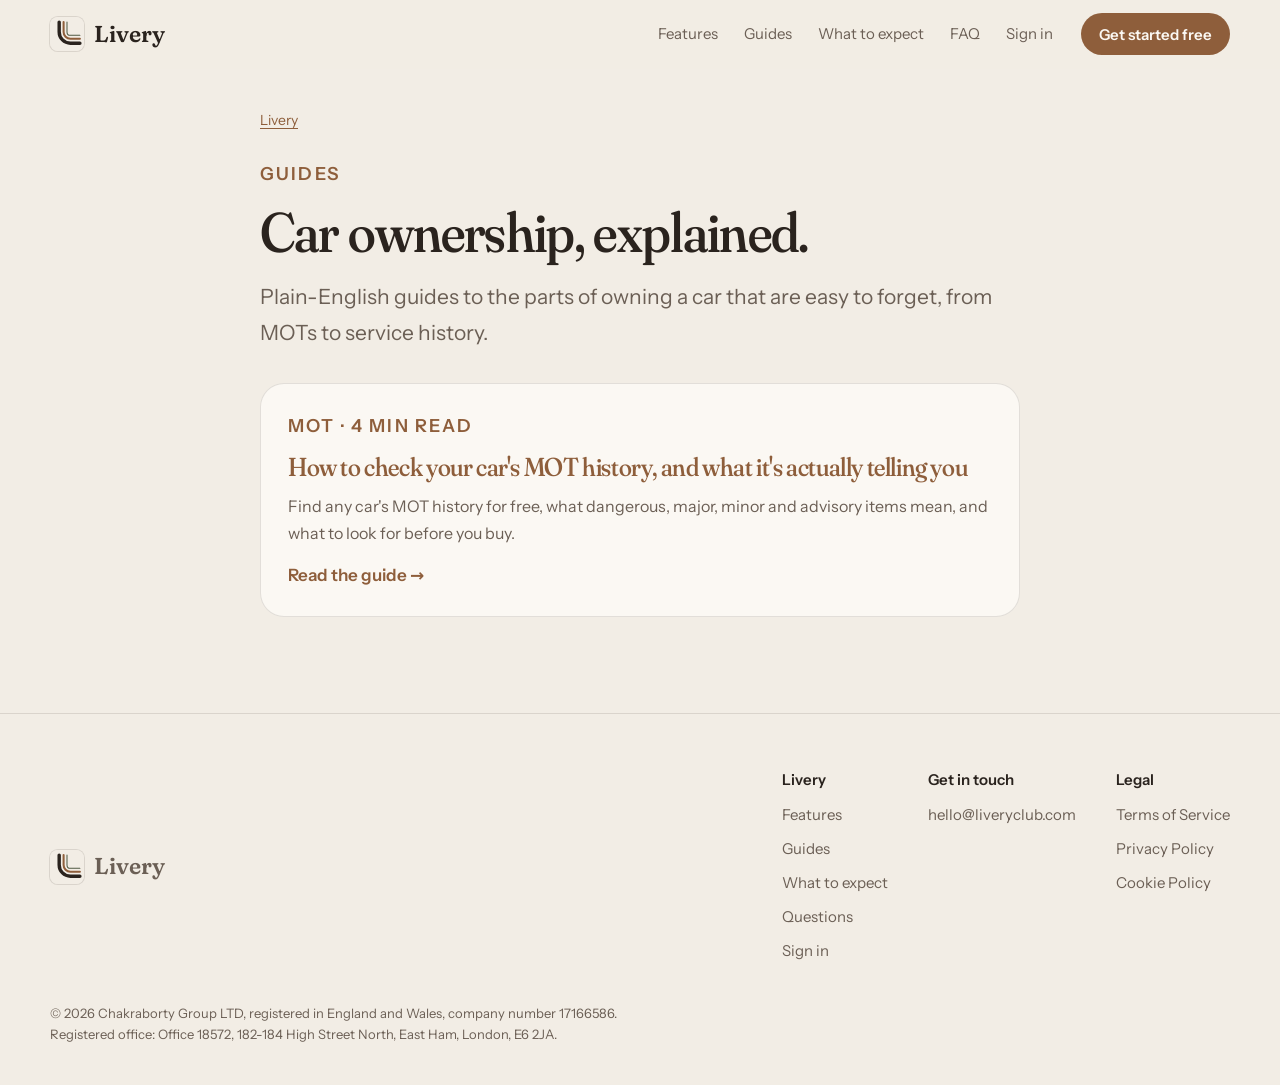
==== commit f0690ac2: "Open launch: Ask Livery feature, launch offer to 31 January, apps coming soon - Plus section leads w" ====
--- a/guides/index.html
+++ b/guides/index.html
@@ -84,6 +84,7 @@
           <a href="/guides/">Guides</a>
           <a href="/#expect">What to expect</a>
           <a href="/#faq">FAQ</a>
+          <a href="https://app.liveryclub.com/auth">Sign in</a>
         </nav>
         <a class="btn btn-primary" href="https://app.liveryclub.com/auth?mode=signup">Get started free</a>
         <button class="menu-btn" type="button" aria-controls="site-nav" aria-expanded="false" aria-label="Open menu" data-menu-btn>
--- a/style.css
+++ b/style.css
@@ -2228,3 +2228,55 @@
     grid-template-columns: 1fr;
   }
 }
+
+/* Ask Livery mock and launch-offer price */
+.mock-ask {
+  display: grid;
+  gap: 8px;
+  font-size: 13px;
+  line-height: 1.4;
+}
+.mock-ask p {
+  margin: 0;
+  max-width: 88%;
+  padding: 8px 12px;
+  border-radius: 14px;
+}
+.ask-q {
+  justify-self: end;
+  background: var(--leather);
+  color: var(--paper);
+  border-bottom-right-radius: 4px;
+}
+.ask-a {
+  justify-self: start;
+  background: var(--surface);
+  border-bottom-left-radius: 4px;
+}
+.ask-src {
+  display: block;
+  margin-top: 4px;
+  color: var(--muted);
+  font-size: 11px;
+}
+.ask-typing {
+  display: flex;
+  gap: 4px;
+}
+.ask-typing span {
+  width: 6px;
+  height: 6px;
+  border-radius: 999px;
+  background: var(--muted);
+  opacity: 0.6;
+}
+.price .was {
+  margin-right: 10px;
+  color: var(--muted);
+  font-size: 22px;
+  font-weight: 500;
+  text-decoration-thickness: 1.5px;
+}
+.price .was[hidden] {
+  display: none;
+}
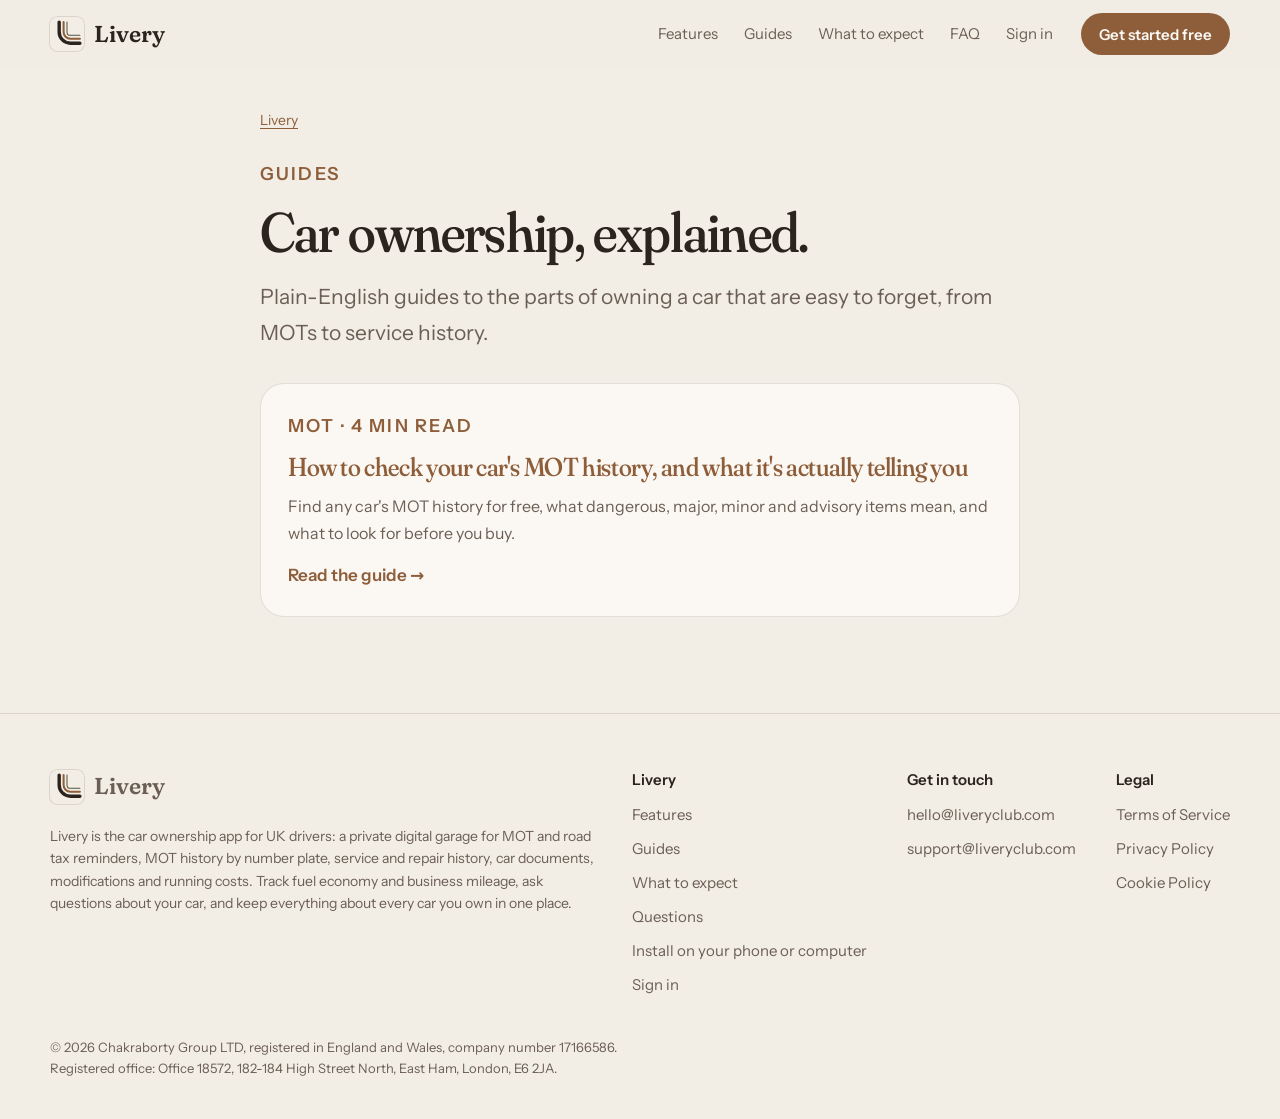
==== commit 57c477ec: "Install guide, footer description, per-month yearly price, more polished copy - New 'Install Livery " ====
--- a/guides/index.html
+++ b/guides/index.html
@@ -113,17 +113,25 @@
     <footer class="site-footer">
       <div class="wrap">
         <div class="footer-top">
-          <a class="brand" href="/" aria-label="Livery home">
-            <svg viewBox="0 0 100 100" aria-hidden="true">
-              <rect width="100" height="100" rx="23" fill="#F2EDE5" />
-              <g fill="none" stroke-linecap="round">
-                <path d="M27 15 V44 A33 33 0 0 0 60 77 H88" stroke="#2A231E" stroke-width="10" />
-                <path d="M40 15 V44 A20 20 0 0 0 60 64 H88" stroke="#8E5E3B" stroke-width="6" />
-                <path d="M50 15 V44 A10 10 0 0 0 60 54 H88" stroke="#4F5A43" stroke-width="3" />
-              </g>
-            </svg>
-            Livery
-          </a>
+          <div class="footer-brand">
+            <a class="brand" href="/" aria-label="Livery home">
+              <svg viewBox="0 0 100 100" aria-hidden="true">
+                <rect width="100" height="100" rx="23" fill="#F2EDE5" />
+                <g fill="none" stroke-linecap="round">
+                  <path d="M27 15 V44 A33 33 0 0 0 60 77 H88" stroke="#2A231E" stroke-width="10" />
+                  <path d="M40 15 V44 A20 20 0 0 0 60 64 H88" stroke="#8E5E3B" stroke-width="6" />
+                  <path d="M50 15 V44 A10 10 0 0 0 60 54 H88" stroke="#4F5A43" stroke-width="3" />
+                </g>
+              </svg>
+              Livery
+            </a>
+            <p class="footer-about">
+              Livery is the car ownership app for UK drivers: a private digital garage for MOT and
+              road tax reminders, MOT history by number plate, service and repair history, car
+              documents, modifications and running costs. Track fuel economy and business mileage,
+              ask questions about your car, and keep everything about every car you own in one place.
+            </p>
+          </div>
           <div class="footer-links">
             <div>
               <h4>Livery</h4>
@@ -131,11 +139,13 @@
               <a href="/guides/">Guides</a>
               <a href="/#expect">What to expect</a>
               <a href="/#faq">Questions</a>
+              <a href="/#install">Install on your phone or computer</a>
               <a href="https://app.liveryclub.com/auth">Sign in</a>
             </div>
             <div>
               <h4>Get in touch</h4>
               <a href="mailto:hello@liveryclub.com">hello@liveryclub.com</a>
+              <a href="mailto:support@liveryclub.com">support@liveryclub.com</a>
             </div>
             <div>
               <h4>Legal</h4>
--- a/style.css
+++ b/style.css
@@ -2280,3 +2280,56 @@
 .price .was[hidden] {
   display: none;
 }
+
+/* Footer description */
+.footer-about {
+  max-width: 34rem;
+  margin: 14px 0 0;
+  color: var(--muted);
+  font-size: 14px;
+  line-height: 1.6;
+}
+
+/* Install guide */
+.install {
+  padding: 88px 0;
+}
+.install-head {
+  max-width: 44rem;
+  margin-bottom: 32px;
+}
+.install-grid {
+  display: grid;
+  grid-template-columns: repeat(auto-fit, minmax(240px, 1fr));
+  gap: 16px;
+}
+.install-card {
+  padding: 22px;
+  border-radius: 22px;
+  background: var(--surface);
+  border: 1px solid var(--line);
+}
+.install-card h3 {
+  margin: 0 0 12px;
+  font-size: 19px;
+}
+.install-card ol {
+  margin: 0;
+  padding-left: 20px;
+  display: grid;
+  gap: 8px;
+  font-size: 15px;
+  line-height: 1.55;
+}
+.install-card a {
+  color: var(--leather);
+  font-weight: 600;
+}
+
+.footer-brand {
+  max-width: 34rem;
+}
+
+.install-head .lede {
+  margin-top: 14px;
+}
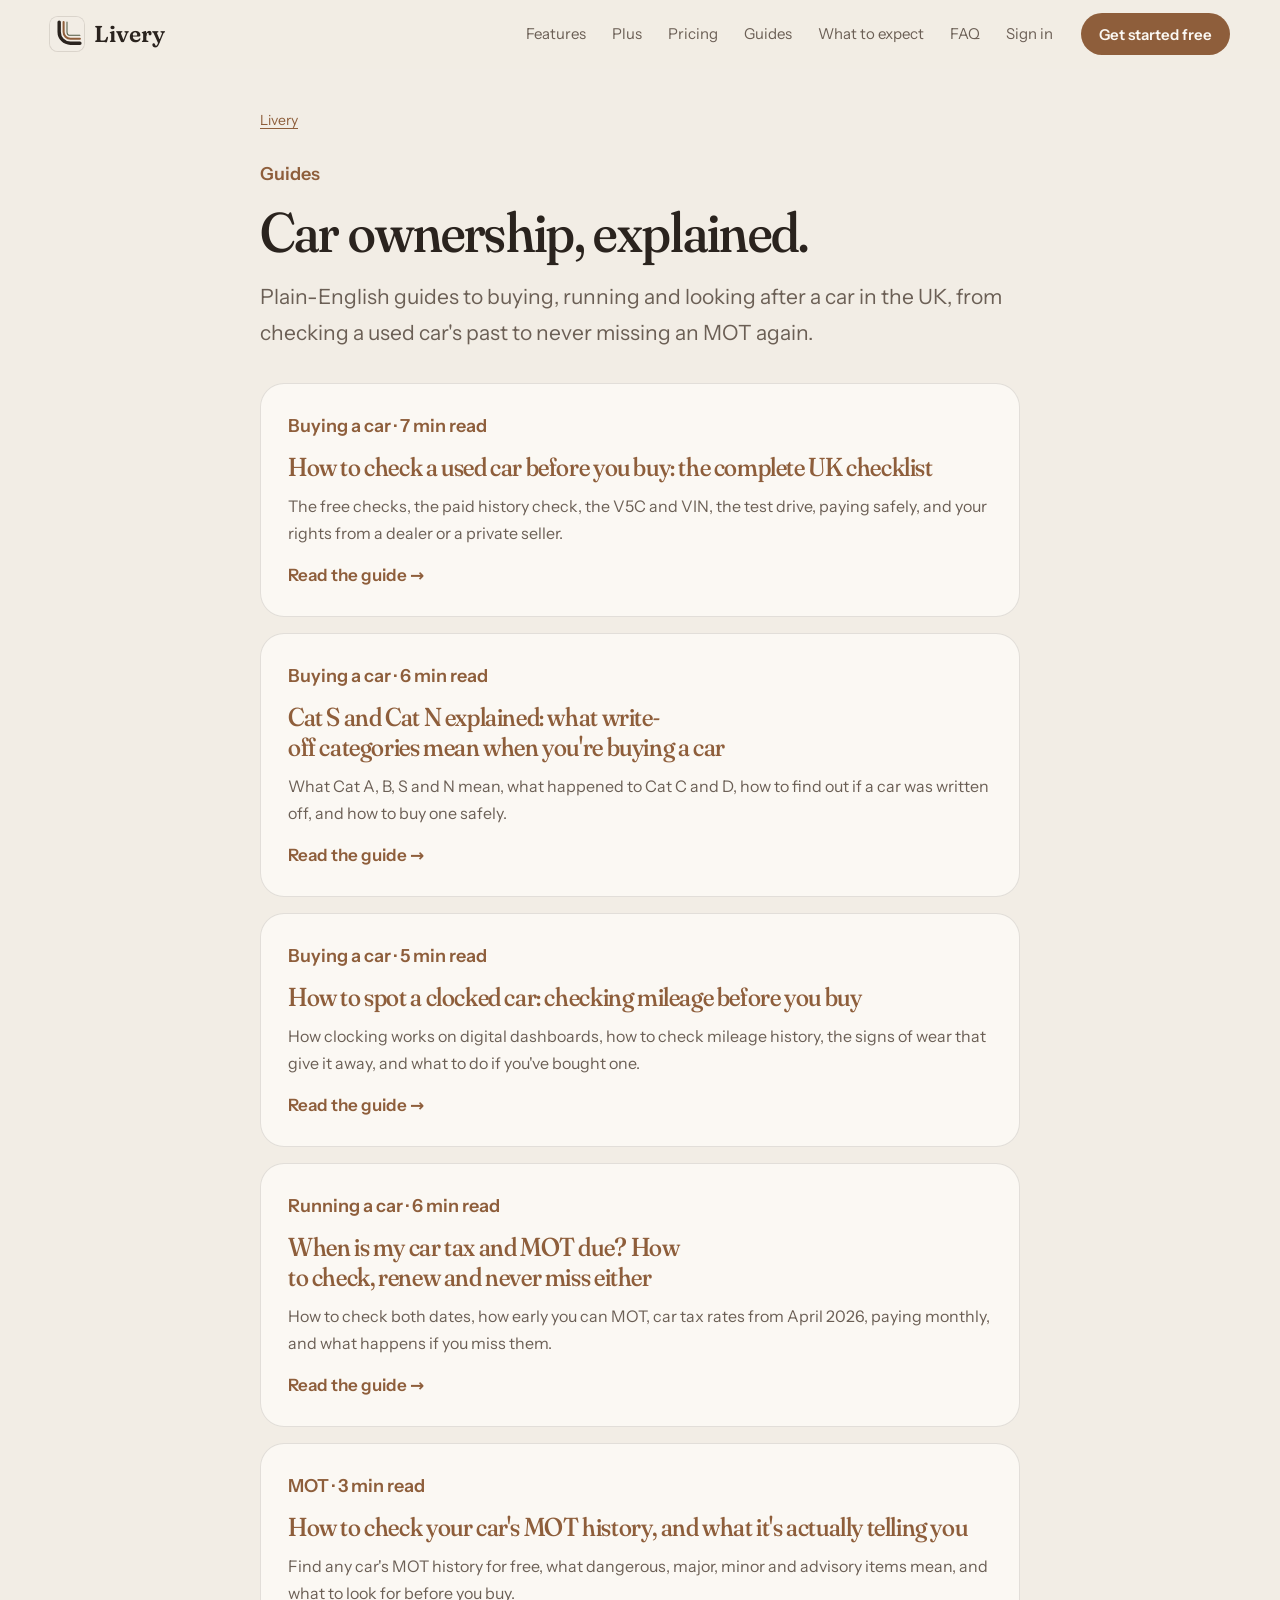
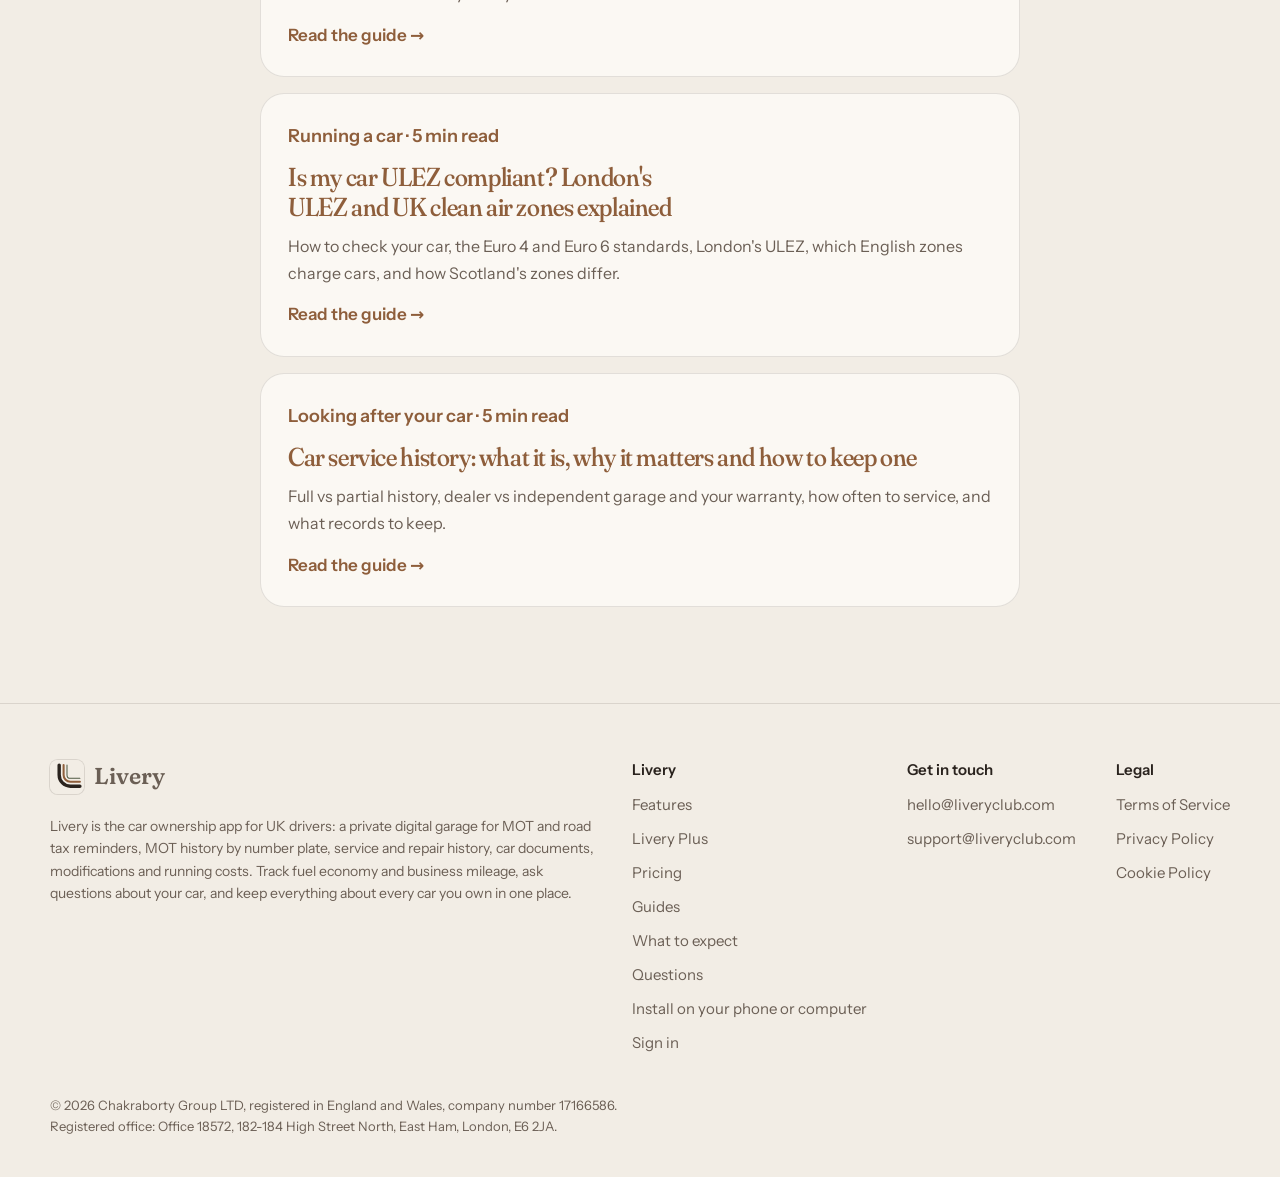
==== commit acd2d4f9: "Six new guides, and the guide builder rebuilt without waitlist links New guides under /guides/: used" ====
--- a/guides/index.html
+++ b/guides/index.html
@@ -8,18 +8,18 @@
       content="default-src 'self'; img-src 'self' data:; style-src 'self'; font-src 'self'; script-src 'self'; connect-src 'self' https://imdoayrrwunixcybqaai.supabase.co; base-uri 'self'; form-action 'self'"
     />
     <meta name="referrer" content="strict-origin-when-cross-origin" />
-    <title>Car ownership guides | Livery</title>
-    <meta name="description" content="Plain-English guides to owning a car in the UK: MOT history, service records, modifications and running costs." />
+    <title>Car ownership guides for UK drivers | Livery</title>
+    <meta name="description" content="Plain-English guides to buying and owning a car in the UK: used car checks, Cat S and N, clocking, MOT and tax dates, ULEZ and service history." />
     <link rel="canonical" href="https://liveryclub.com/guides/" />
     <meta name="theme-color" content="#f2ede5" media="(prefers-color-scheme: light)" />
     <meta name="theme-color" content="#1c1814" media="(prefers-color-scheme: dark)" />
     <link rel="icon" href="/assets/favicon.svg" type="image/svg+xml" />
     <link rel="apple-touch-icon" href="/assets/apple-touch-icon.png" />
-    <meta property="og:type" content="article" />
+    <meta property="og:type" content="website" />
     <meta property="og:site_name" content="Livery" />
     <meta property="og:locale" content="en_GB" />
-    <meta property="og:title" content="Car ownership guides | Livery" />
-    <meta property="og:description" content="Plain-English guides to owning a car in the UK: MOT history, service records, modifications and running costs." />
+    <meta property="og:title" content="Car ownership guides for UK drivers | Livery" />
+    <meta property="og:description" content="Plain-English guides to buying and owning a car in the UK: used car checks, Cat S and N, clocking, MOT and tax dates, ULEZ and service history." />
     <meta property="og:url" content="https://liveryclub.com/guides/" />
     <meta property="og:image" content="https://liveryclub.com/assets/og.jpg" />
     <meta name="twitter:card" content="summary_large_image" />
@@ -32,7 +32,7 @@
   "@graph": [
     {
       "@type": "CollectionPage",
-      "name": "Car ownership guides | Livery",
+      "name": "Car ownership guides for UK drivers | Livery",
       "url": "https://liveryclub.com/guides/",
       "inLanguage": "en-GB",
       "publisher": {
@@ -40,7 +40,44 @@
         "@id": "https://liveryclub.com/#org",
         "name": "Livery",
         "url": "https://liveryclub.com/"
-      }
+      },
+      "hasPart": [
+        {
+          "@type": "Article",
+          "headline": "How to check a used car before you buy: the complete UK checklist",
+          "url": "https://liveryclub.com/guides/used-car-checks-before-buying/"
+        },
+        {
+          "@type": "Article",
+          "headline": "Cat S and Cat N explained: what write-off categories mean when you're buying a car",
+          "url": "https://liveryclub.com/guides/cat-s-cat-n-write-off-categories/"
+        },
+        {
+          "@type": "Article",
+          "headline": "How to spot a clocked car: checking mileage before you buy",
+          "url": "https://liveryclub.com/guides/spot-clocked-car-mileage/"
+        },
+        {
+          "@type": "Article",
+          "headline": "When is my car tax and MOT due? How to check, renew and never miss either",
+          "url": "https://liveryclub.com/guides/car-tax-and-mot-due-dates/"
+        },
+        {
+          "@type": "Article",
+          "headline": "How to check your car's MOT history, and what it's actually telling you",
+          "url": "https://liveryclub.com/guides/check-mot-history/"
+        },
+        {
+          "@type": "Article",
+          "headline": "Is my car ULEZ compliant? London's ULEZ and UK clean air zones explained",
+          "url": "https://liveryclub.com/guides/ulez-clean-air-zone-check/"
+        },
+        {
+          "@type": "Article",
+          "headline": "Car service history: what it is, why it matters and how to keep one",
+          "url": "https://liveryclub.com/guides/car-service-history/"
+        }
+      ]
     },
     {
       "@type": "BreadcrumbList",
@@ -81,6 +118,8 @@
         </a>
         <nav class="nav" id="site-nav" aria-label="Main">
           <a href="/#features">Features</a>
+          <a href="/#plus">Plus</a>
+          <a href="/#pricing">Pricing</a>
           <a href="/guides/">Guides</a>
           <a href="/#expect">What to expect</a>
           <a href="/#faq">FAQ</a>
@@ -98,12 +137,48 @@
         <nav class="crumbs" aria-label="Breadcrumb"><a href="/">Livery</a></nav>
         <p class="eyebrow">Guides</p>
         <h1>Car ownership, explained.</h1>
-        <p class="article-lede">Plain-English guides to the parts of owning a car that are easy to forget, from MOTs to service history.</p>
+        <p class="article-lede">Plain-English guides to buying, running and looking after a car in the UK, from checking a used car's past to never missing an MOT again.</p>
         <div class="guide-list">
+          <a class="guide-card" href="/guides/used-car-checks-before-buying/">
+            <p class="eyebrow">Buying a car · 7 min read</p>
+            <h2>How to check a used car before you buy: the complete UK checklist</h2>
+            <p>The free checks, the paid history check, the V5C and VIN, the test drive, paying safely, and your rights from a dealer or a private seller.</p>
+            <span class="guide-more">Read the guide →</span>
+          </a>
+          <a class="guide-card" href="/guides/cat-s-cat-n-write-off-categories/">
+            <p class="eyebrow">Buying a car · 6 min read</p>
+            <h2>Cat S and Cat N explained: what write-off categories mean when you're buying a car</h2>
+            <p>What Cat A, B, S and N mean, what happened to Cat C and D, how to find out if a car was written off, and how to buy one safely.</p>
+            <span class="guide-more">Read the guide →</span>
+          </a>
+          <a class="guide-card" href="/guides/spot-clocked-car-mileage/">
+            <p class="eyebrow">Buying a car · 5 min read</p>
+            <h2>How to spot a clocked car: checking mileage before you buy</h2>
+            <p>How clocking works on digital dashboards, how to check mileage history, the signs of wear that give it away, and what to do if you've bought one.</p>
+            <span class="guide-more">Read the guide →</span>
+          </a>
+          <a class="guide-card" href="/guides/car-tax-and-mot-due-dates/">
+            <p class="eyebrow">Running a car · 6 min read</p>
+            <h2>When is my car tax and MOT due? How to check, renew and never miss either</h2>
+            <p>How to check both dates, how early you can MOT, car tax rates from April 2026, paying monthly, and what happens if you miss them.</p>
+            <span class="guide-more">Read the guide →</span>
+          </a>
           <a class="guide-card" href="/guides/check-mot-history/">
-            <p class="eyebrow">MOT · 4 min read</p>
+            <p class="eyebrow">MOT · 3 min read</p>
             <h2>How to check your car's MOT history, and what it's actually telling you</h2>
             <p>Find any car's MOT history for free, what dangerous, major, minor and advisory items mean, and what to look for before you buy.</p>
+            <span class="guide-more">Read the guide →</span>
+          </a>
+          <a class="guide-card" href="/guides/ulez-clean-air-zone-check/">
+            <p class="eyebrow">Running a car · 5 min read</p>
+            <h2>Is my car ULEZ compliant? London's ULEZ and UK clean air zones explained</h2>
+            <p>How to check your car, the Euro 4 and Euro 6 standards, London's ULEZ, which English zones charge cars, and how Scotland's zones differ.</p>
+            <span class="guide-more">Read the guide →</span>
+          </a>
+          <a class="guide-card" href="/guides/car-service-history/">
+            <p class="eyebrow">Looking after your car · 5 min read</p>
+            <h2>Car service history: what it is, why it matters and how to keep one</h2>
+            <p>Full vs partial history, dealer vs independent garage and your warranty, how often to service, and what records to keep.</p>
             <span class="guide-more">Read the guide →</span>
           </a>
         </div>
@@ -136,6 +211,8 @@
             <div>
               <h4>Livery</h4>
               <a href="/#features">Features</a>
+              <a href="/#plus">Livery Plus</a>
+              <a href="/#pricing">Pricing</a>
               <a href="/guides/">Guides</a>
               <a href="/#expect">What to expect</a>
               <a href="/#faq">Questions</a>
--- a/style.css
+++ b/style.css
@@ -339,7 +339,7 @@
 
 .hero {
   position: relative;
-  padding: clamp(36px, 7vw, 96px) 0 clamp(56px, 8vw, 110px);
+  padding: clamp(32px, 7vw, 96px) 0 clamp(48px, 6vw, 80px);
   overflow: hidden;
 }
 .hero .wrap {
@@ -422,30 +422,17 @@
 /* Coming soon + waitlist */
 .soon {
   display: inline-flex;
-  align-items: center;
-  gap: 10px;
-  margin: 0 0 22px;
-  padding: 8px 14px;
-  border-radius: 999px;
-  background: var(--surface);
-  box-shadow: inset 0 0 0 1px var(--line);
-  font: 600 13px/1 var(--display);
-  letter-spacing: 0.12em;
-  text-transform: uppercase;
-  color: var(--accent);
+  align-items: flex-start;
+  gap: 8px;
+  margin: 0 0 24px;
+  font: 500 15px/1.4 var(--sans);
+  color: var(--muted);
 }
 .soon-dot {
   width: 8px;
   height: 8px;
   border-radius: 50%;
   background: var(--moss);
-  box-shadow: 0 0 0 0 color-mix(in srgb, var(--moss) 60%, transparent);
-  animation: soon-pulse 2.4s var(--ease) infinite;
-}
-@keyframes soon-pulse {
-  70% {
-    box-shadow: 0 0 0 8px transparent;
-  }
 }
 @media (prefers-reduced-motion: reduce) {
   .soon-dot {
@@ -761,11 +748,11 @@
 /* ── Feature chapters ─────────────────────────────────────────────── */
 
 .chapters {
-  padding: clamp(64px, 9vw, 130px) 0 clamp(32px, 5vw, 64px);
+  padding: clamp(48px, 6vw, 80px) 0 clamp(32px, 5vw, 64px);
 }
 .chapters-intro {
   max-width: 760px;
-  margin-bottom: clamp(48px, 7vw, 96px);
+  margin-bottom: clamp(32px, 4vw, 56px);
 }
 .chapters-intro .lede {
   margin-top: 18px;
@@ -949,8 +936,8 @@
   gap: 12px;
   padding-bottom: 18px;
   margin-bottom: 22px;
-  border-bottom: 3px solid var(--line);
-  font: 700 26px/1 var(--display);
+  border-bottom: 2px solid var(--line);
+  font: 500 22px/1.2 var(--serif);
 }
 .stage:nth-child(1) .stage-head {
   border-bottom-color: var(--leather);
@@ -1238,9 +1225,7 @@
 }
 .eyebrow {
   margin: 0 0 12px;
-  font: 600 13px/1.2 var(--sans);
-  letter-spacing: 0.12em;
-  text-transform: uppercase;
+  font: 600 15px/1.3 var(--sans);
   color: var(--accent);
 }
 .article h1 {
@@ -1378,11 +1363,10 @@
   box-shadow: inset 0 0 0 1px var(--line);
   text-decoration: none;
   color: var(--text);
-  transition: box-shadow 0.2s, transform 0.2s var(--ease);
+  transition: box-shadow 0.16s var(--ease);
 }
 .guide-card:hover {
   box-shadow: inset 0 0 0 1.5px var(--accent);
-  transform: translateY(-2px);
 }
 .guide-card h2 {
   margin: 0 0 10px !important;
@@ -1443,13 +1427,10 @@
   display: inline-flex;
   align-items: center;
   gap: 8px;
-  margin-bottom: 18px;
-  padding: 6px 14px 6px 6px;
-  border-radius: 999px;
-  background: var(--surface);
-  box-shadow: inset 0 0 0 1px var(--line);
+  margin-bottom: 16px;
   font-weight: 600;
   font-size: 15px;
+  color: var(--accent);
 }
 .plus-mark {
   display: inline-grid;
@@ -1471,8 +1452,8 @@
 .pf {
   display: flex;
   flex-direction: column;
-  padding: 22px 22px 26px;
-  border-radius: 28px;
+  padding: 12px 12px 24px;
+  border-radius: 24px;
   background: var(--surface);
   box-shadow: inset 0 0 0 1px var(--line);
 }
@@ -1511,8 +1492,8 @@
   display: grid;
   place-items: center;
   min-height: 168px;
-  padding: 18px;
-  border-radius: 20px;
+  padding: 16px;
+  border-radius: 12px;
   background: var(--sand);
   font-size: 13px;
   line-height: 1.35;
@@ -1637,10 +1618,8 @@
 }
 .adv-tag {
   color: #8a6420;
-  font-size: 10.5px;
-  font-weight: 700;
-  letter-spacing: 0.04em;
-  text-transform: uppercase;
+  font-size: 12px;
+  font-weight: 600;
 }
 .adv-rep {
   flex-basis: 100%;
@@ -1841,11 +1820,9 @@
   box-shadow: 0 2px 8px rgb(42 35 30 / 0.1);
 }
 .save {
-  padding: 3px 8px;
-  border-radius: 999px;
-  background: rgb(95 122 69 / 0.16);
   color: var(--moss);
-  font-size: 12px;
+  font-size: 13px;
+  font-weight: 500;
 }
 
 .plans {
@@ -1860,7 +1837,7 @@
   position: relative;
   display: flex;
   flex-direction: column;
-  padding: 30px;
+  padding: 32px;
   border-radius: 32px;
   background: var(--surface);
   box-shadow: inset 0 0 0 1px var(--line);
@@ -2049,7 +2026,7 @@
   border-radius: 28px;
   background: var(--surface);
   box-shadow: inset 0 0 0 1px var(--line);
-  overflow: clip;
+  overflow-x: auto;
 }
 .compare table {
   width: 100%;
@@ -2079,13 +2056,11 @@
   border-top: 1px solid var(--line);
 }
 .compare tr.group th {
-  padding: 26px 16px 8px;
+  padding: 24px 16px 8px;
   text-align: left;
-  font-size: 13px;
-  font-weight: 700;
-  letter-spacing: 0.06em;
-  text-transform: uppercase;
-  color: var(--accent);
+  font-size: 15px;
+  font-weight: 600;
+  color: var(--text);
 }
 .compare thead th:first-child {
   width: 52%;
@@ -2139,13 +2114,8 @@
   opacity: 0.6;
 }
 .soon-tag {
-  display: inline-block;
-  padding: 3px 9px;
-  border-radius: 999px;
-  background: var(--sand);
-  color: var(--muted);
-  font-size: 12.5px;
-  font-weight: 600;
+  color: var(--muted);
+  font-size: 14px;
   white-space: nowrap;
 }
 .compare-note {
@@ -2168,6 +2138,22 @@
 }
 .compare td {
   white-space: nowrap;
+}
+@media (max-width: 560px) {
+  /* Let values wrap so all three columns fit a phone screen. */
+  .compare td {
+    white-space: normal;
+    width: 26%;
+    font-size: 14px;
+    line-height: 1.35;
+  }
+  .compare thead th:first-child {
+    width: auto;
+  }
+  .compare th[scope="row"] {
+    font-size: 14px;
+    line-height: 1.35;
+  }
 }
 .price .from {
   align-self: center;
@@ -2304,8 +2290,8 @@
   gap: 16px;
 }
 .install-card {
-  padding: 22px;
-  border-radius: 22px;
+  padding: 24px;
+  border-radius: 24px;
   background: var(--surface);
   border: 1px solid var(--line);
 }
@@ -2333,3 +2319,194 @@
 .install-head .lede {
   margin-top: 14px;
 }
+
+/* Plus cards: the mock sits 12px in, so its corner is 24 - 12 = 12; text keeps 24px from the edge */
+.pf > :not(.pf-mock) {
+  margin-left: 12px;
+  margin-right: 12px;
+}
+
+.soon-dot {
+  flex: none;
+  margin-top: 7px;
+}
+
+@media (max-width: 360px) {
+  .compare th,
+  .compare td {
+    padding: 10px 6px;
+    font-size: 13px;
+    hyphens: auto;
+    overflow-wrap: anywhere;
+  }
+  .compare thead th {
+    font-size: 15px;
+  }
+}
+
+/* ── Guides: long-form extras ──────────────────────────────────────── */
+.toc {
+  margin: 8px 0 8px;
+  padding: 20px 22px;
+  border-radius: 20px;
+  background: var(--surface);
+  box-shadow: inset 0 0 0 1px var(--line);
+}
+.toc p {
+  margin: 0 0 8px;
+  font: 600 15px/1.3 var(--sans) !important;
+}
+.toc ol {
+  margin: 0;
+  padding-left: 1.2em;
+}
+.toc li {
+  margin: 4px 0 !important;
+  font-size: 16px !important;
+}
+.callout {
+  margin: 20px 0;
+  padding: 18px 20px;
+  border-radius: 16px;
+  background: var(--surface);
+  box-shadow: inset 4px 0 0 var(--accent), inset 0 0 0 1px var(--line);
+}
+.callout p {
+  margin: 0;
+  font-size: 17px !important;
+}
+.callout p + p {
+  margin-top: 8px;
+}
+.callout-warn {
+  box-shadow: inset 4px 0 0 var(--brick), inset 0 0 0 1px var(--line);
+}
+.livery-box {
+  margin: 28px 0;
+  padding: 22px 24px;
+  border-radius: 20px;
+  background: var(--surface);
+  box-shadow: inset 0 0 0 1.5px var(--accent);
+}
+.livery-box h3 {
+  display: flex;
+  align-items: center;
+  gap: 10px;
+}
+.livery-box h3 svg {
+  width: 22px;
+  height: 22px;
+  flex: none;
+}
+.livery-box p {
+  font-size: 17px !important;
+  margin: 0 0 14px;
+}
+.livery-box .btn {
+  min-height: 44px;
+  font-size: 15px;
+}
+.article .table-wrap {
+  overflow-x: auto;
+  margin: 16px 0 24px;
+  border-radius: 16px;
+  box-shadow: inset 0 0 0 1px var(--line);
+  background: var(--surface);
+}
+.article table {
+  width: 100%;
+  border-collapse: collapse;
+  font-size: 16px;
+  line-height: 1.5;
+}
+.article th,
+.article td {
+  text-align: left;
+  vertical-align: top;
+  padding: 12px 16px;
+  border-bottom: 1px solid var(--line);
+}
+.article th {
+  font: 600 14px/1.3 var(--sans);
+  color: var(--muted);
+  background: var(--sand);
+}
+.article tr:last-child td {
+  border-bottom: 0;
+}
+.article td:first-child {
+  font-weight: 600;
+  white-space: nowrap;
+}
+.checklist {
+  list-style: none;
+  padding-left: 0 !important;
+}
+.checklist li {
+  position: relative;
+  padding-left: 32px;
+}
+.checklist li::before {
+  content: "";
+  position: absolute;
+  left: 2px;
+  top: 0.45em;
+  width: 16px;
+  height: 16px;
+  border-radius: 5px;
+  box-shadow: inset 0 0 0 2px var(--accent);
+}
+.article-faq details {
+  border-bottom: 1px solid var(--line);
+  padding: 4px 0;
+}
+.article-faq summary {
+  cursor: pointer;
+  list-style: none;
+  padding: 14px 32px 14px 0;
+  position: relative;
+  font: 600 18px/1.4 var(--sans);
+}
+.article-faq summary::-webkit-details-marker {
+  display: none;
+}
+.article-faq summary::after {
+  content: "+";
+  position: absolute;
+  right: 4px;
+  top: 12px;
+  font-size: 22px;
+  color: var(--accent);
+}
+.article-faq details[open] summary::after {
+  content: "−";
+}
+.article-faq details p {
+  margin: 0 0 16px;
+}
+.related {
+  margin-top: 48px;
+}
+.related h2 {
+  margin-top: 0 !important;
+}
+.related .guide-list {
+  grid-template-columns: repeat(auto-fit, minmax(240px, 1fr));
+  margin-top: 16px;
+}
+.related .guide-card {
+  padding: 22px;
+}
+.related .guide-card h3 {
+  font: 600 19px/1.3 var(--serif);
+  margin: 0 0 8px;
+}
+@media (max-width: 640px) {
+  .article td:first-child {
+    white-space: normal;
+  }
+  .article th,
+  .article td {
+    padding: 10px 12px;
+  }
+}
